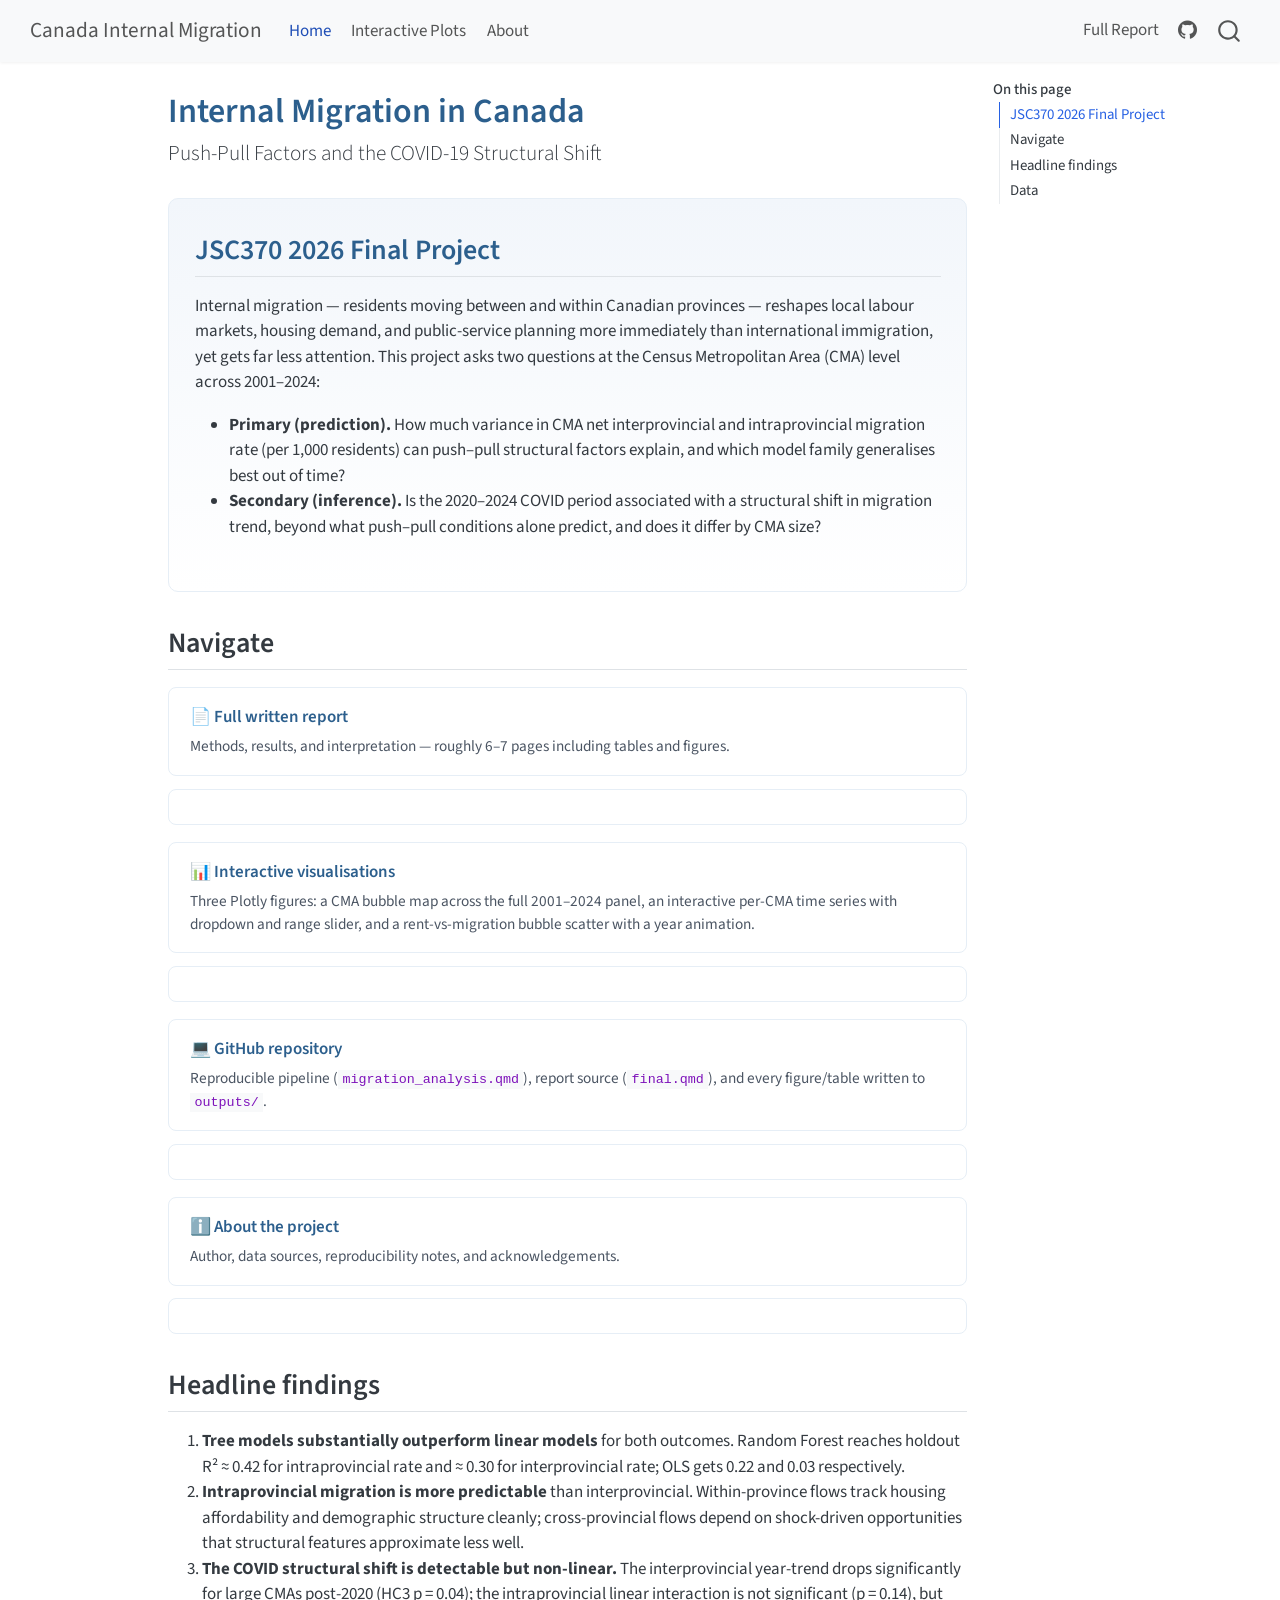
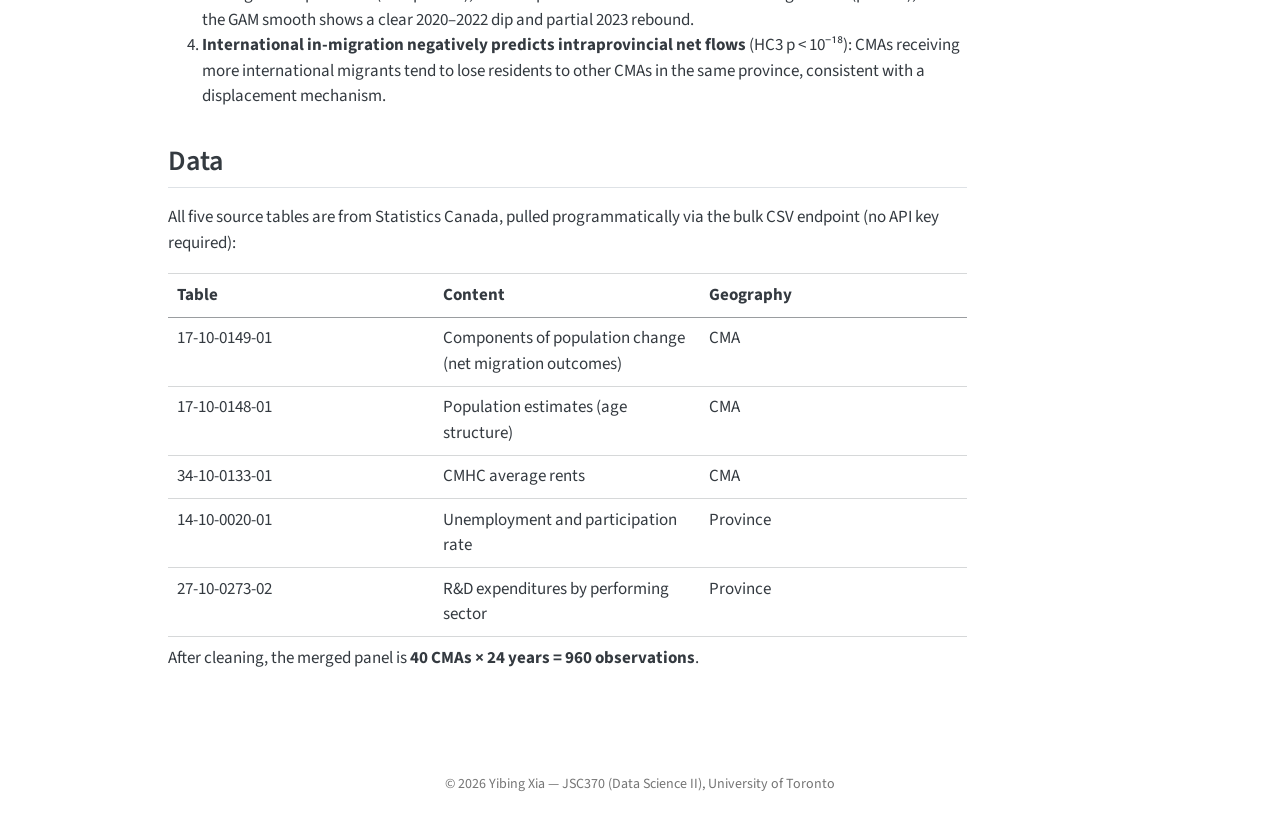
==== index.html @ b492a245 "Built site for gh-pages" ====
<!DOCTYPE html>
<html xmlns="http://www.w3.org/1999/xhtml" lang="en" xml:lang="en"><head>

<meta charset="utf-8">
<meta name="generator" content="quarto-1.8.26">

<meta name="viewport" content="width=device-width, initial-scale=1.0, user-scalable=yes">


<title>Internal Migration in Canada – Canada Internal Migration</title>
<style>
code{white-space: pre-wrap;}
span.smallcaps{font-variant: small-caps;}
div.columns{display: flex; gap: min(4vw, 1.5em);}
div.column{flex: auto; overflow-x: auto;}
div.hanging-indent{margin-left: 1.5em; text-indent: -1.5em;}
ul.task-list{list-style: none;}
ul.task-list li input[type="checkbox"] {
  width: 0.8em;
  margin: 0 0.8em 0.2em -1em; /* quarto-specific, see https://github.com/quarto-dev/quarto-cli/issues/4556 */ 
  vertical-align: middle;
}
</style>


<script src="site_libs/quarto-nav/quarto-nav.js"></script>
<script src="site_libs/quarto-nav/headroom.min.js"></script>
<script src="site_libs/clipboard/clipboard.min.js"></script>
<script src="site_libs/quarto-search/autocomplete.umd.js"></script>
<script src="site_libs/quarto-search/fuse.min.js"></script>
<script src="site_libs/quarto-search/quarto-search.js"></script>
<meta name="quarto:offset" content="./">
<script src="site_libs/quarto-html/quarto.js" type="module"></script>
<script src="site_libs/quarto-html/tabsets/tabsets.js" type="module"></script>
<script src="site_libs/quarto-html/axe/axe-check.js" type="module"></script>
<script src="site_libs/quarto-html/popper.min.js"></script>
<script src="site_libs/quarto-html/tippy.umd.min.js"></script>
<script src="site_libs/quarto-html/anchor.min.js"></script>
<link href="site_libs/quarto-html/tippy.css" rel="stylesheet">
<link href="site_libs/quarto-html/quarto-syntax-highlighting-587c61ba64f3a5504c4d52d930310e48.css" rel="stylesheet" id="quarto-text-highlighting-styles">
<script src="site_libs/bootstrap/bootstrap.min.js"></script>
<link href="site_libs/bootstrap/bootstrap-icons.css" rel="stylesheet">
<link href="site_libs/bootstrap/bootstrap-5b4ad623e5705c0698d39aec6f10cf02.min.css" rel="stylesheet" append-hash="true" id="quarto-bootstrap" data-mode="light">
<script id="quarto-search-options" type="application/json">{
  "location": "navbar",
  "copy-button": false,
  "collapse-after": 3,
  "panel-placement": "end",
  "type": "overlay",
  "limit": 50,
  "keyboard-shortcut": [
    "f",
    "/",
    "s"
  ],
  "show-item-context": false,
  "language": {
    "search-no-results-text": "No results",
    "search-matching-documents-text": "matching documents",
    "search-copy-link-title": "Copy link to search",
    "search-hide-matches-text": "Hide additional matches",
    "search-more-match-text": "more match in this document",
    "search-more-matches-text": "more matches in this document",
    "search-clear-button-title": "Clear",
    "search-text-placeholder": "",
    "search-detached-cancel-button-title": "Cancel",
    "search-submit-button-title": "Submit",
    "search-label": "Search"
  }
}</script>


<link rel="stylesheet" href="styles.css">
</head>

<body class="nav-fixed quarto-light">

<div id="quarto-search-results"></div>
  <header id="quarto-header" class="headroom fixed-top">
    <nav class="navbar navbar-expand-lg " data-bs-theme="dark">
      <div class="navbar-container container-fluid">
      <div class="navbar-brand-container mx-auto">
    <a class="navbar-brand" href="./index.html">
    <span class="navbar-title">Canada Internal Migration</span>
    </a>
  </div>
            <div id="quarto-search" class="" title="Search"></div>
          <button class="navbar-toggler" type="button" data-bs-toggle="collapse" data-bs-target="#navbarCollapse" aria-controls="navbarCollapse" role="menu" aria-expanded="false" aria-label="Toggle navigation" onclick="if (window.quartoToggleHeadroom) { window.quartoToggleHeadroom(); }">
  <span class="navbar-toggler-icon"></span>
</button>
          <div class="collapse navbar-collapse" id="navbarCollapse">
            <ul class="navbar-nav navbar-nav-scroll me-auto">
  <li class="nav-item">
    <a class="nav-link active" href="./index.html" aria-current="page"> 
<span class="menu-text">Home</span></a>
  </li>  
  <li class="nav-item">
    <a class="nav-link" href="./viz.html"> 
<span class="menu-text">Interactive Plots</span></a>
  </li>  
  <li class="nav-item">
    <a class="nav-link" href="./about.html"> 
<span class="menu-text">About</span></a>
  </li>  
</ul>
            <ul class="navbar-nav navbar-nav-scroll ms-auto">
  <li class="nav-item">
    <a class="nav-link" href="./final.html"> 
<span class="menu-text">Full Report</span></a>
  </li>  
  <li class="nav-item compact">
    <a class="nav-link" href="https://github.com/jennifer1046/JSC370"> <i class="bi bi-github" role="img" aria-label="GitHub repository">
</i> 
<span class="menu-text"></span></a>
  </li>  
</ul>
          </div> <!-- /navcollapse -->
            <div class="quarto-navbar-tools">
</div>
      </div> <!-- /container-fluid -->
    </nav>
</header>
<!-- content -->
<div id="quarto-content" class="quarto-container page-columns page-rows-contents page-layout-article page-navbar">
<!-- sidebar -->
<!-- margin-sidebar -->
    <div id="quarto-margin-sidebar" class="sidebar margin-sidebar">
        <nav id="TOC" role="doc-toc" class="toc-active">
    <h2 id="toc-title">On this page</h2>
   
  <ul>
  <li><a href="#jsc370-2026-final-project" id="toc-jsc370-2026-final-project" class="nav-link active" data-scroll-target="#jsc370-2026-final-project">JSC370 2026 Final Project</a></li>
  <li><a href="#navigate" id="toc-navigate" class="nav-link" data-scroll-target="#navigate">Navigate</a></li>
  <li><a href="#headline-findings" id="toc-headline-findings" class="nav-link" data-scroll-target="#headline-findings">Headline findings</a></li>
  <li><a href="#data" id="toc-data" class="nav-link" data-scroll-target="#data">Data</a></li>
  </ul>
</nav>
    </div>
<!-- main -->
<main class="content" id="quarto-document-content">

<header id="title-block-header" class="quarto-title-block default">
<div class="quarto-title">
<h1 class="title">Internal Migration in Canada</h1>
<p class="subtitle lead">Push-Pull Factors and the COVID-19 Structural Shift</p>
</div>



<div class="quarto-title-meta">

    
  
    
  </div>
  


</header>


<section id="jsc370-2026-final-project" class="level2 hero-block">
<h2 class="anchored" data-anchor-id="jsc370-2026-final-project">JSC370 2026 Final Project</h2>
<p>Internal migration — residents moving between and within Canadian provinces — reshapes local labour markets, housing demand, and public-service planning more immediately than international immigration, yet gets far less attention. This project asks two questions at the Census Metropolitan Area (CMA) level across 2001–2024:</p>
<ul>
<li><strong>Primary (prediction).</strong> How much variance in CMA net interprovincial and intraprovincial migration rate (per 1,000 residents) can push–pull structural factors explain, and which model family generalises best out of time?</li>
<li><strong>Secondary (inference).</strong> Is the 2020–2024 COVID period associated with a structural shift in migration trend, beyond what push–pull conditions alone predict, and does it differ by CMA size?</li>
</ul>
</section>
<section id="navigate" class="level2">
<h2 class="anchored" data-anchor-id="navigate">Navigate</h2>
<a class="card-link" href="final.html">
<div class="card-title">
📄 Full written report
</div>
<div class="card-sub">
Methods, results, and interpretation — roughly 6–7 pages including tables and figures.
</div>
</a><p><a class="card-link" href="final.html"></a></p>
<a class="card-link" href="viz.html">
<div class="card-title">
📊 Interactive visualisations
</div>
<div class="card-sub">
Three Plotly figures: a CMA bubble map across the full 2001–2024 panel, an interactive per-CMA time series with dropdown and range slider, and a rent-vs-migration bubble scatter with a year animation.
</div>
</a><p><a class="card-link" href="viz.html"></a></p>
<a class="card-link" href="https://github.com/jennifer1046/JSC370/tree/main/JSC370_2026/project/canada_migration" target="_blank" rel="noopener">
<div class="card-title">
💻 GitHub repository
</div>
<div class="card-sub">
Reproducible pipeline (<code>migration_analysis.qmd</code>), report source (<code>final.qmd</code>), and every figure/table written to <code>outputs/</code>.
</div>
</a><p><a class="card-link" href="https://github.com/jennifer1046/JSC370/tree/main/JSC370_2026/project/canada_migration" target="_blank" rel="noopener"></a></p>
<a class="card-link" href="about.html">
<div class="card-title">
ℹ️ About the project
</div>
<div class="card-sub">
Author, data sources, reproducibility notes, and acknowledgements.
</div>
</a><p><a class="card-link" href="about.html"></a></p>
</section>
<section id="headline-findings" class="level2">
<h2 class="anchored" data-anchor-id="headline-findings">Headline findings</h2>
<ol type="1">
<li><strong>Tree models substantially outperform linear models</strong> for both outcomes. Random Forest reaches holdout R² ≈ 0.42 for intraprovincial rate and ≈ 0.30 for interprovincial rate; OLS gets 0.22 and 0.03 respectively.</li>
<li><strong>Intraprovincial migration is more predictable</strong> than interprovincial. Within-province flows track housing affordability and demographic structure cleanly; cross-provincial flows depend on shock-driven opportunities that structural features approximate less well.</li>
<li><strong>The COVID structural shift is detectable but non-linear.</strong> The interprovincial year-trend drops significantly for large CMAs post-2020 (HC3 p = 0.04); the intraprovincial linear interaction is not significant (p = 0.14), but the GAM smooth shows a clear 2020–2022 dip and partial 2023 rebound.</li>
<li><strong>International in-migration negatively predicts intraprovincial net flows</strong> (HC3 p &lt; 10⁻¹⁸): CMAs receiving more international migrants tend to lose residents to other CMAs in the same province, consistent with a displacement mechanism.</li>
</ol>
</section>
<section id="data" class="level2">
<h2 class="anchored" data-anchor-id="data">Data</h2>
<p>All five source tables are from Statistics Canada, pulled programmatically via the bulk CSV endpoint (no API key required):</p>
<table class="caption-top table">
<colgroup>
<col style="width: 33%">
<col style="width: 33%">
<col style="width: 33%">
</colgroup>
<thead>
<tr class="header">
<th>Table</th>
<th>Content</th>
<th>Geography</th>
</tr>
</thead>
<tbody>
<tr class="odd">
<td>17-10-0149-01</td>
<td>Components of population change (net migration outcomes)</td>
<td>CMA</td>
</tr>
<tr class="even">
<td>17-10-0148-01</td>
<td>Population estimates (age structure)</td>
<td>CMA</td>
</tr>
<tr class="odd">
<td>34-10-0133-01</td>
<td>CMHC average rents</td>
<td>CMA</td>
</tr>
<tr class="even">
<td>14-10-0020-01</td>
<td>Unemployment and participation rate</td>
<td>Province</td>
</tr>
<tr class="odd">
<td>27-10-0273-02</td>
<td>R&amp;D expenditures by performing sector</td>
<td>Province</td>
</tr>
</tbody>
</table>
<p>After cleaning, the merged panel is <strong>40 CMAs × 24 years = 960 observations</strong>.</p>


</section>

</main> <!-- /main -->
<script id="quarto-html-after-body" type="application/javascript">
  window.document.addEventListener("DOMContentLoaded", function (event) {
    const icon = "";
    const anchorJS = new window.AnchorJS();
    anchorJS.options = {
      placement: 'right',
      icon: icon
    };
    anchorJS.add('.anchored');
    const isCodeAnnotation = (el) => {
      for (const clz of el.classList) {
        if (clz.startsWith('code-annotation-')) {                     
          return true;
        }
      }
      return false;
    }
    const onCopySuccess = function(e) {
      // button target
      const button = e.trigger;
      // don't keep focus
      button.blur();
      // flash "checked"
      button.classList.add('code-copy-button-checked');
      var currentTitle = button.getAttribute("title");
      button.setAttribute("title", "Copied!");
      let tooltip;
      if (window.bootstrap) {
        button.setAttribute("data-bs-toggle", "tooltip");
        button.setAttribute("data-bs-placement", "left");
        button.setAttribute("data-bs-title", "Copied!");
        tooltip = new bootstrap.Tooltip(button, 
          { trigger: "manual", 
            customClass: "code-copy-button-tooltip",
            offset: [0, -8]});
        tooltip.show();    
      }
      setTimeout(function() {
        if (tooltip) {
          tooltip.hide();
          button.removeAttribute("data-bs-title");
          button.removeAttribute("data-bs-toggle");
          button.removeAttribute("data-bs-placement");
        }
        button.setAttribute("title", currentTitle);
        button.classList.remove('code-copy-button-checked');
      }, 1000);
      // clear code selection
      e.clearSelection();
    }
    const getTextToCopy = function(trigger) {
      const outerScaffold = trigger.parentElement.cloneNode(true);
      const codeEl = outerScaffold.querySelector('code');
      for (const childEl of codeEl.children) {
        if (isCodeAnnotation(childEl)) {
          childEl.remove();
        }
      }
      return codeEl.innerText;
    }
    const clipboard = new window.ClipboardJS('.code-copy-button:not([data-in-quarto-modal])', {
      text: getTextToCopy
    });
    clipboard.on('success', onCopySuccess);
    if (window.document.getElementById('quarto-embedded-source-code-modal')) {
      const clipboardModal = new window.ClipboardJS('.code-copy-button[data-in-quarto-modal]', {
        text: getTextToCopy,
        container: window.document.getElementById('quarto-embedded-source-code-modal')
      });
      clipboardModal.on('success', onCopySuccess);
    }
      var localhostRegex = new RegExp(/^(?:http|https):\/\/localhost\:?[0-9]*\//);
      var mailtoRegex = new RegExp(/^mailto:/);
        var filterRegex = new RegExp("https:\/\/jennifer1046\.github\.io\/JSC370\/");
      var isInternal = (href) => {
          return filterRegex.test(href) || localhostRegex.test(href) || mailtoRegex.test(href);
      }
      // Inspect non-navigation links and adorn them if external
     var links = window.document.querySelectorAll('a[href]:not(.nav-link):not(.navbar-brand):not(.toc-action):not(.sidebar-link):not(.sidebar-item-toggle):not(.pagination-link):not(.no-external):not([aria-hidden]):not(.dropdown-item):not(.quarto-navigation-tool):not(.about-link)');
      for (var i=0; i<links.length; i++) {
        const link = links[i];
        if (!isInternal(link.href)) {
          // undo the damage that might have been done by quarto-nav.js in the case of
          // links that we want to consider external
          if (link.dataset.originalHref !== undefined) {
            link.href = link.dataset.originalHref;
          }
        }
      }
    function tippyHover(el, contentFn, onTriggerFn, onUntriggerFn) {
      const config = {
        allowHTML: true,
        maxWidth: 500,
        delay: 100,
        arrow: false,
        appendTo: function(el) {
            return el.parentElement;
        },
        interactive: true,
        interactiveBorder: 10,
        theme: 'quarto',
        placement: 'bottom-start',
      };
      if (contentFn) {
        config.content = contentFn;
      }
      if (onTriggerFn) {
        config.onTrigger = onTriggerFn;
      }
      if (onUntriggerFn) {
        config.onUntrigger = onUntriggerFn;
      }
      window.tippy(el, config); 
    }
    const noterefs = window.document.querySelectorAll('a[role="doc-noteref"]');
    for (var i=0; i<noterefs.length; i++) {
      const ref = noterefs[i];
      tippyHover(ref, function() {
        // use id or data attribute instead here
        let href = ref.getAttribute('data-footnote-href') || ref.getAttribute('href');
        try { href = new URL(href).hash; } catch {}
        const id = href.replace(/^#\/?/, "");
        const note = window.document.getElementById(id);
        if (note) {
          return note.innerHTML;
        } else {
          return "";
        }
      });
    }
    const xrefs = window.document.querySelectorAll('a.quarto-xref');
    const processXRef = (id, note) => {
      // Strip column container classes
      const stripColumnClz = (el) => {
        el.classList.remove("page-full", "page-columns");
        if (el.children) {
          for (const child of el.children) {
            stripColumnClz(child);
          }
        }
      }
      stripColumnClz(note)
      if (id === null || id.startsWith('sec-')) {
        // Special case sections, only their first couple elements
        const container = document.createElement("div");
        if (note.children && note.children.length > 2) {
          container.appendChild(note.children[0].cloneNode(true));
          for (let i = 1; i < note.children.length; i++) {
            const child = note.children[i];
            if (child.tagName === "P" && child.innerText === "") {
              continue;
            } else {
              container.appendChild(child.cloneNode(true));
              break;
            }
          }
          if (window.Quarto?.typesetMath) {
            window.Quarto.typesetMath(container);
          }
          return container.innerHTML
        } else {
          if (window.Quarto?.typesetMath) {
            window.Quarto.typesetMath(note);
          }
          return note.innerHTML;
        }
      } else {
        // Remove any anchor links if they are present
        const anchorLink = note.querySelector('a.anchorjs-link');
        if (anchorLink) {
          anchorLink.remove();
        }
        if (window.Quarto?.typesetMath) {
          window.Quarto.typesetMath(note);
        }
        if (note.classList.contains("callout")) {
          return note.outerHTML;
        } else {
          return note.innerHTML;
        }
      }
    }
    for (var i=0; i<xrefs.length; i++) {
      const xref = xrefs[i];
      tippyHover(xref, undefined, function(instance) {
        instance.disable();
        let url = xref.getAttribute('href');
        let hash = undefined; 
        if (url.startsWith('#')) {
          hash = url;
        } else {
          try { hash = new URL(url).hash; } catch {}
        }
        if (hash) {
          const id = hash.replace(/^#\/?/, "");
          const note = window.document.getElementById(id);
          if (note !== null) {
            try {
              const html = processXRef(id, note.cloneNode(true));
              instance.setContent(html);
            } finally {
              instance.enable();
              instance.show();
            }
          } else {
            // See if we can fetch this
            fetch(url.split('#')[0])
            .then(res => res.text())
            .then(html => {
              const parser = new DOMParser();
              const htmlDoc = parser.parseFromString(html, "text/html");
              const note = htmlDoc.getElementById(id);
              if (note !== null) {
                const html = processXRef(id, note);
                instance.setContent(html);
              } 
            }).finally(() => {
              instance.enable();
              instance.show();
            });
          }
        } else {
          // See if we can fetch a full url (with no hash to target)
          // This is a special case and we should probably do some content thinning / targeting
          fetch(url)
          .then(res => res.text())
          .then(html => {
            const parser = new DOMParser();
            const htmlDoc = parser.parseFromString(html, "text/html");
            const note = htmlDoc.querySelector('main.content');
            if (note !== null) {
              // This should only happen for chapter cross references
              // (since there is no id in the URL)
              // remove the first header
              if (note.children.length > 0 && note.children[0].tagName === "HEADER") {
                note.children[0].remove();
              }
              const html = processXRef(null, note);
              instance.setContent(html);
            } 
          }).finally(() => {
            instance.enable();
            instance.show();
          });
        }
      }, function(instance) {
      });
    }
        let selectedAnnoteEl;
        const selectorForAnnotation = ( cell, annotation) => {
          let cellAttr = 'data-code-cell="' + cell + '"';
          let lineAttr = 'data-code-annotation="' +  annotation + '"';
          const selector = 'span[' + cellAttr + '][' + lineAttr + ']';
          return selector;
        }
        const selectCodeLines = (annoteEl) => {
          const doc = window.document;
          const targetCell = annoteEl.getAttribute("data-target-cell");
          const targetAnnotation = annoteEl.getAttribute("data-target-annotation");
          const annoteSpan = window.document.querySelector(selectorForAnnotation(targetCell, targetAnnotation));
          const lines = annoteSpan.getAttribute("data-code-lines").split(",");
          const lineIds = lines.map((line) => {
            return targetCell + "-" + line;
          })
          let top = null;
          let height = null;
          let parent = null;
          if (lineIds.length > 0) {
              //compute the position of the single el (top and bottom and make a div)
              const el = window.document.getElementById(lineIds[0]);
              top = el.offsetTop;
              height = el.offsetHeight;
              parent = el.parentElement.parentElement;
            if (lineIds.length > 1) {
              const lastEl = window.document.getElementById(lineIds[lineIds.length - 1]);
              const bottom = lastEl.offsetTop + lastEl.offsetHeight;
              height = bottom - top;
            }
            if (top !== null && height !== null && parent !== null) {
              // cook up a div (if necessary) and position it 
              let div = window.document.getElementById("code-annotation-line-highlight");
              if (div === null) {
                div = window.document.createElement("div");
                div.setAttribute("id", "code-annotation-line-highlight");
                div.style.position = 'absolute';
                parent.appendChild(div);
              }
              div.style.top = top - 2 + "px";
              div.style.height = height + 4 + "px";
              div.style.left = 0;
              let gutterDiv = window.document.getElementById("code-annotation-line-highlight-gutter");
              if (gutterDiv === null) {
                gutterDiv = window.document.createElement("div");
                gutterDiv.setAttribute("id", "code-annotation-line-highlight-gutter");
                gutterDiv.style.position = 'absolute';
                const codeCell = window.document.getElementById(targetCell);
                const gutter = codeCell.querySelector('.code-annotation-gutter');
                gutter.appendChild(gutterDiv);
              }
              gutterDiv.style.top = top - 2 + "px";
              gutterDiv.style.height = height + 4 + "px";
            }
            selectedAnnoteEl = annoteEl;
          }
        };
        const unselectCodeLines = () => {
          const elementsIds = ["code-annotation-line-highlight", "code-annotation-line-highlight-gutter"];
          elementsIds.forEach((elId) => {
            const div = window.document.getElementById(elId);
            if (div) {
              div.remove();
            }
          });
          selectedAnnoteEl = undefined;
        };
          // Handle positioning of the toggle
      window.addEventListener(
        "resize",
        throttle(() => {
          elRect = undefined;
          if (selectedAnnoteEl) {
            selectCodeLines(selectedAnnoteEl);
          }
        }, 10)
      );
      function throttle(fn, ms) {
      let throttle = false;
      let timer;
        return (...args) => {
          if(!throttle) { // first call gets through
              fn.apply(this, args);
              throttle = true;
          } else { // all the others get throttled
              if(timer) clearTimeout(timer); // cancel #2
              timer = setTimeout(() => {
                fn.apply(this, args);
                timer = throttle = false;
              }, ms);
          }
        };
      }
        // Attach click handler to the DT
        const annoteDls = window.document.querySelectorAll('dt[data-target-cell]');
        for (const annoteDlNode of annoteDls) {
          annoteDlNode.addEventListener('click', (event) => {
            const clickedEl = event.target;
            if (clickedEl !== selectedAnnoteEl) {
              unselectCodeLines();
              const activeEl = window.document.querySelector('dt[data-target-cell].code-annotation-active');
              if (activeEl) {
                activeEl.classList.remove('code-annotation-active');
              }
              selectCodeLines(clickedEl);
              clickedEl.classList.add('code-annotation-active');
            } else {
              // Unselect the line
              unselectCodeLines();
              clickedEl.classList.remove('code-annotation-active');
            }
          });
        }
    const findCites = (el) => {
      const parentEl = el.parentElement;
      if (parentEl) {
        const cites = parentEl.dataset.cites;
        if (cites) {
          return {
            el,
            cites: cites.split(' ')
          };
        } else {
          return findCites(el.parentElement)
        }
      } else {
        return undefined;
      }
    };
    var bibliorefs = window.document.querySelectorAll('a[role="doc-biblioref"]');
    for (var i=0; i<bibliorefs.length; i++) {
      const ref = bibliorefs[i];
      const citeInfo = findCites(ref);
      if (citeInfo) {
        tippyHover(citeInfo.el, function() {
          var popup = window.document.createElement('div');
          citeInfo.cites.forEach(function(cite) {
            var citeDiv = window.document.createElement('div');
            citeDiv.classList.add('hanging-indent');
            citeDiv.classList.add('csl-entry');
            var biblioDiv = window.document.getElementById('ref-' + cite);
            if (biblioDiv) {
              citeDiv.innerHTML = biblioDiv.innerHTML;
            }
            popup.appendChild(citeDiv);
          });
          return popup.innerHTML;
        });
      }
    }
  });
  </script>
</div> <!-- /content -->
<footer class="footer">
  <div class="nav-footer">
    <div class="nav-footer-left">
      &nbsp;
    </div>   
    <div class="nav-footer-center">
<p>© 2026 Yibing Xia — JSC370 (Data Science II), University of Toronto</p>
</div>
    <div class="nav-footer-right">
      &nbsp;
    </div>
  </div>
</footer>




</body></html>
---- site_libs/quarto-html/tippy.css ----
.tippy-box[data-animation=fade][data-state=hidden]{opacity:0}[data-tippy-root]{max-width:calc(100vw - 10px)}.tippy-box{position:relative;background-color:#333;color:#fff;border-radius:4px;font-size:14px;line-height:1.4;white-space:normal;outline:0;transition-property:transform,visibility,opacity}.tippy-box[data-placement^=top]>.tippy-arrow{bottom:0}.tippy-box[data-placement^=top]>.tippy-arrow:before{bottom:-7px;left:0;border-width:8px 8px 0;border-top-color:initial;transform-origin:center top}.tippy-box[data-placement^=bottom]>.tippy-arrow{top:0}.tippy-box[data-placement^=bottom]>.tippy-arrow:before{top:-7px;left:0;border-width:0 8px 8px;border-bottom-color:initial;transform-origin:center bottom}.tippy-box[data-placement^=left]>.tippy-arrow{right:0}.tippy-box[data-placement^=left]>.tippy-arrow:before{border-width:8px 0 8px 8px;border-left-color:initial;right:-7px;transform-origin:center left}.tippy-box[data-placement^=right]>.tippy-arrow{left:0}.tippy-box[data-placement^=right]>.tippy-arrow:before{left:-7px;border-width:8px 8px 8px 0;border-right-color:initial;transform-origin:center right}.tippy-box[data-inertia][data-state=visible]{transition-timing-function:cubic-bezier(.54,1.5,.38,1.11)}.tippy-arrow{width:16px;height:16px;color:#333}.tippy-arrow:before{content:"";position:absolute;border-color:transparent;border-style:solid}.tippy-content{position:relative;padding:5px 9px;z-index:1}
---- site_libs/quarto-html/quarto-syntax-highlighting-587c61ba64f3a5504c4d52d930310e48.css ----
/* quarto syntax highlight colors */
:root {
  --quarto-hl-ot-color: #003B4F;
  --quarto-hl-at-color: #657422;
  --quarto-hl-ss-color: #20794D;
  --quarto-hl-an-color: #5E5E5E;
  --quarto-hl-fu-color: #4758AB;
  --quarto-hl-st-color: #20794D;
  --quarto-hl-cf-color: #003B4F;
  --quarto-hl-op-color: #5E5E5E;
  --quarto-hl-er-color: #AD0000;
  --quarto-hl-bn-color: #AD0000;
  --quarto-hl-al-color: #AD0000;
  --quarto-hl-va-color: #111111;
  --quarto-hl-bu-color: inherit;
  --quarto-hl-ex-color: inherit;
  --quarto-hl-pp-color: #AD0000;
  --quarto-hl-in-color: #5E5E5E;
  --quarto-hl-vs-color: #20794D;
  --quarto-hl-wa-color: #5E5E5E;
  --quarto-hl-do-color: #5E5E5E;
  --quarto-hl-im-color: #00769E;
  --quarto-hl-ch-color: #20794D;
  --quarto-hl-dt-color: #AD0000;
  --quarto-hl-fl-color: #AD0000;
  --quarto-hl-co-color: #5E5E5E;
  --quarto-hl-cv-color: #5E5E5E;
  --quarto-hl-cn-color: #8f5902;
  --quarto-hl-sc-color: #5E5E5E;
  --quarto-hl-dv-color: #AD0000;
  --quarto-hl-kw-color: #003B4F;
}

/* other quarto variables */
:root {
  --quarto-font-monospace: SFMono-Regular, Menlo, Monaco, Consolas, "Liberation Mono", "Courier New", monospace;
}

/* syntax highlight based on Pandoc's rules */
pre > code.sourceCode > span {
  color: #003B4F;
}

code.sourceCode > span {
  color: #003B4F;
}

div.sourceCode,
div.sourceCode pre.sourceCode {
  color: #003B4F;
}

/* Normal */
code span {
  color: #003B4F;
}

/* Alert */
code span.al {
  color: #AD0000;
  font-style: inherit;
}

/* Annotation */
code span.an {
  color: #5E5E5E;
  font-style: inherit;
}

/* Attribute */
code span.at {
  color: #657422;
  font-style: inherit;
}

/* BaseN */
code span.bn {
  color: #AD0000;
  font-style: inherit;
}

/* BuiltIn */
code span.bu {
  font-style: inherit;
}

/* ControlFlow */
code span.cf {
  color: #003B4F;
  font-weight: bold;
  font-style: inherit;
}

/* Char */
code span.ch {
  color: #20794D;
  font-style: inherit;
}

/* Constant */
code span.cn {
  color: #8f5902;
  font-style: inherit;
}

/* Comment */
code span.co {
  color: #5E5E5E;
  font-style: inherit;
}

/* CommentVar */
code span.cv {
  color: #5E5E5E;
  font-style: italic;
}

/* Documentation */
code span.do {
  color: #5E5E5E;
  font-style: italic;
}

/* DataType */
code span.dt {
  color: #AD0000;
  font-style: inherit;
}

/* DecVal */
code span.dv {
  color: #AD0000;
  font-style: inherit;
}

/* Error */
code span.er {
  color: #AD0000;
  font-style: inherit;
}

/* Extension */
code span.ex {
  font-style: inherit;
}

/* Float */
code span.fl {
  color: #AD0000;
  font-style: inherit;
}

/* Function */
code span.fu {
  color: #4758AB;
  font-style: inherit;
}

/* Import */
code span.im {
  color: #00769E;
  font-style: inherit;
}

/* Information */
code span.in {
  color: #5E5E5E;
  font-style: inherit;
}

/* Keyword */
code span.kw {
  color: #003B4F;
  font-weight: bold;
  font-style: inherit;
}

/* Operator */
code span.op {
  color: #5E5E5E;
  font-style: inherit;
}

/* Other */
code span.ot {
  color: #003B4F;
  font-style: inherit;
}

/* Preprocessor */
code span.pp {
  color: #AD0000;
  font-style: inherit;
}

/* SpecialChar */
code span.sc {
  color: #5E5E5E;
  font-style: inherit;
}

/* SpecialString */
code span.ss {
  color: #20794D;
  font-style: inherit;
}

/* String */
code span.st {
  color: #20794D;
  font-style: inherit;
}

/* Variable */
code span.va {
  color: #111111;
  font-style: inherit;
}

/* VerbatimString */
code span.vs {
  color: #20794D;
  font-style: inherit;
}

/* Warning */
code span.wa {
  color: #5E5E5E;
  font-style: italic;
}

.prevent-inlining {
  content: "</";
}

/*# sourceMappingURL=2dce1cc6c82594539e1579de68416b47.css.map */
---- styles.css ----
/* Minor overrides on top of the Bootstrap "cosmo" theme. */

:root {
  --site-accent: #2c5f8d;
}

.quarto-title-block .quarto-title .title {
  font-weight: 600;
  color: var(--site-accent);
}

.navbar {
  box-shadow: 0 1px 3px rgba(0, 0, 0, 0.06);
}

.hero-block {
  background: linear-gradient(180deg, #f2f6fb 0%, #ffffff 100%);
  padding: 2rem 1.5rem;
  border-radius: 10px;
  margin-bottom: 2rem;
  border: 1px solid #e6eef6;
}

.hero-block h2 {
  margin-top: 0;
  color: var(--site-accent);
}

.figure-caption {
  font-style: italic;
  color: #4b5563;
  margin-top: 0.5rem;
  margin-bottom: 0.25rem;
}

.figure-description {
  font-size: 0.95rem;
  color: #374151;
  margin-bottom: 2rem;
  line-height: 1.55;
}

.card-link {
  display: block;
  padding: 1rem 1.25rem;
  background: #ffffff;
  border: 1px solid #e6eef6;
  border-radius: 8px;
  margin-bottom: 0.75rem;
  text-decoration: none;
  color: #1f2937;
  transition: border-color 0.15s, transform 0.15s;
}

.card-link:hover {
  border-color: var(--site-accent);
  transform: translateY(-1px);
}

.card-link .card-title {
  font-weight: 600;
  color: var(--site-accent);
  margin-bottom: 0.25rem;
}

.card-link .card-sub {
  font-size: 0.9rem;
  color: #4b5563;
}

/* Table styling reused from the report */
.report-table {
  border-collapse: collapse;
  width: 100%;
  font-size: 0.92rem;
  margin-bottom: 1rem;
}

.report-table th,
.report-table td {
  border: 1px solid #e5e7eb;
  padding: 0.4rem 0.6rem;
  text-align: left;
}

.report-table th {
  background: #f3f6fa;
}

.report-table td.num,
.report-table th.num {
  text-align: right;
  font-variant-numeric: tabular-nums;
}

.table-caption {
  font-size: 0.9rem;
  color: #4b5563;
  margin-bottom: 0.35rem;
  font-style: italic;
}
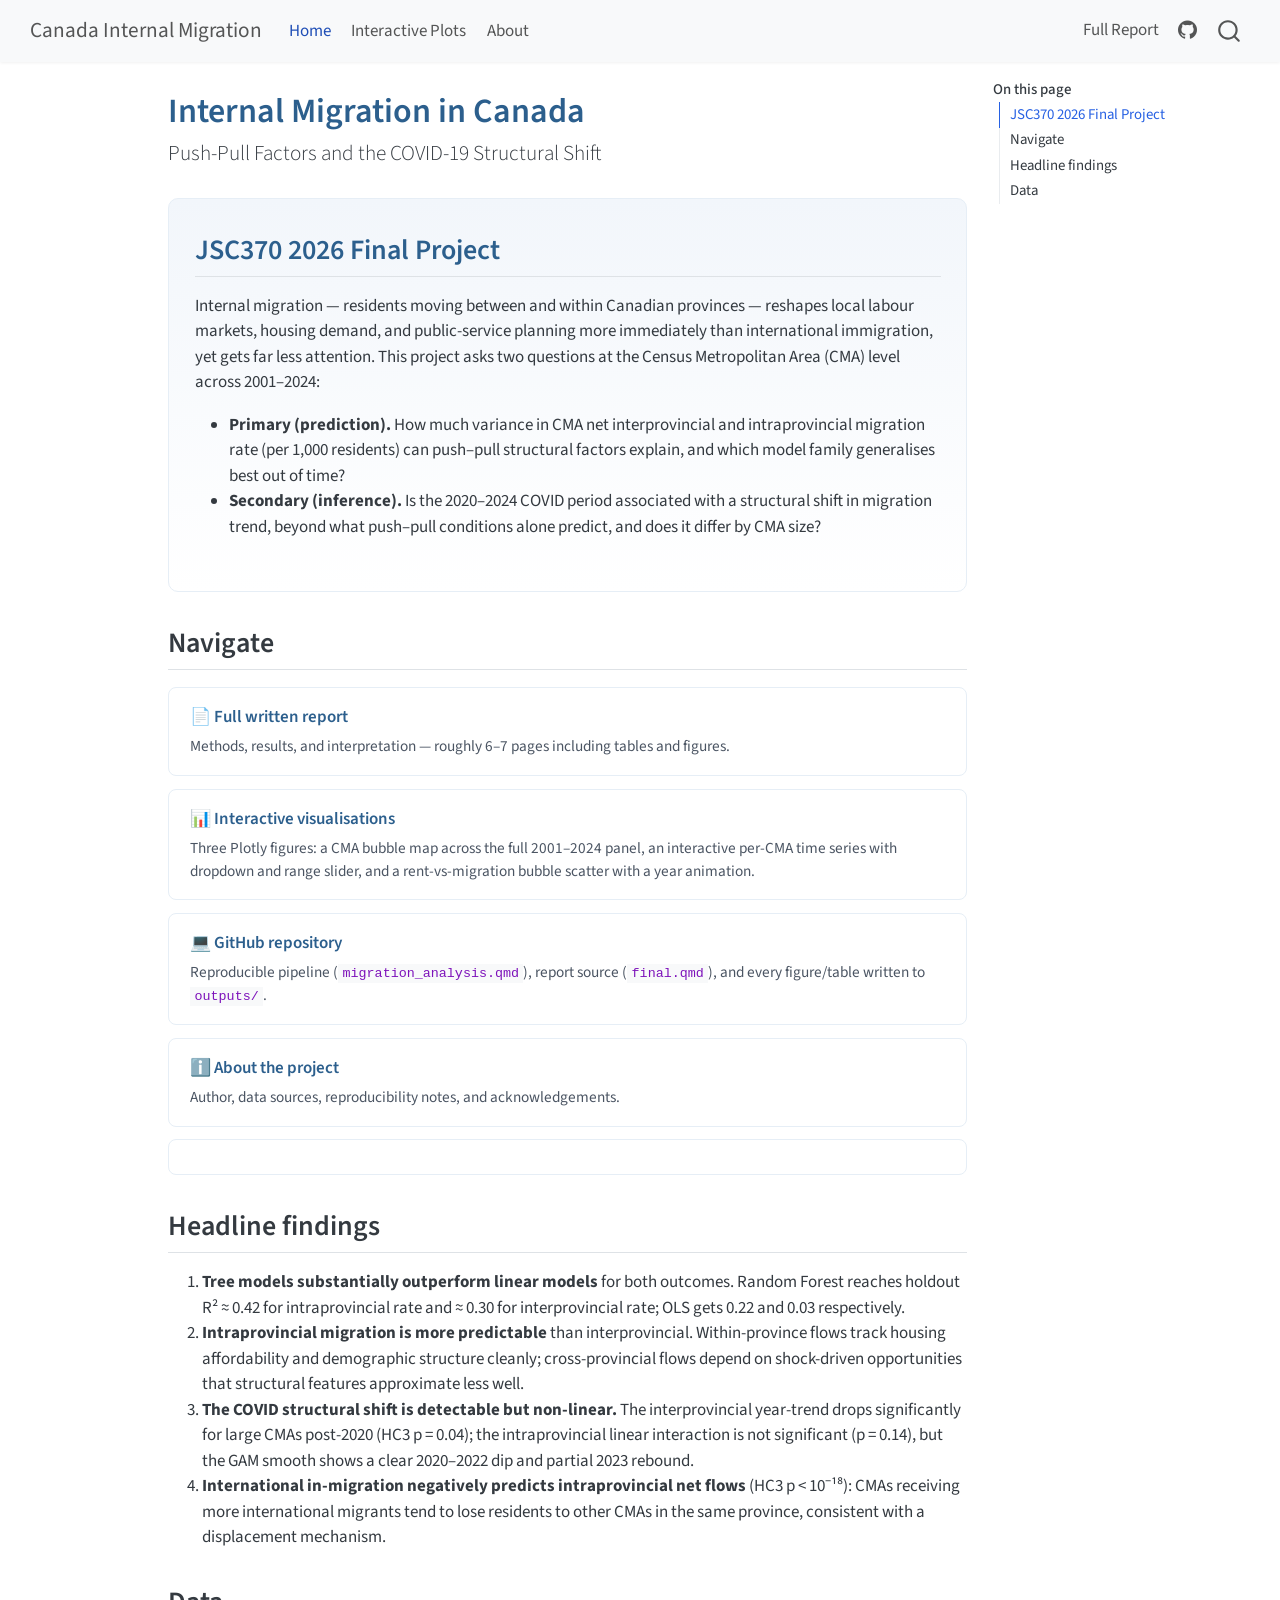
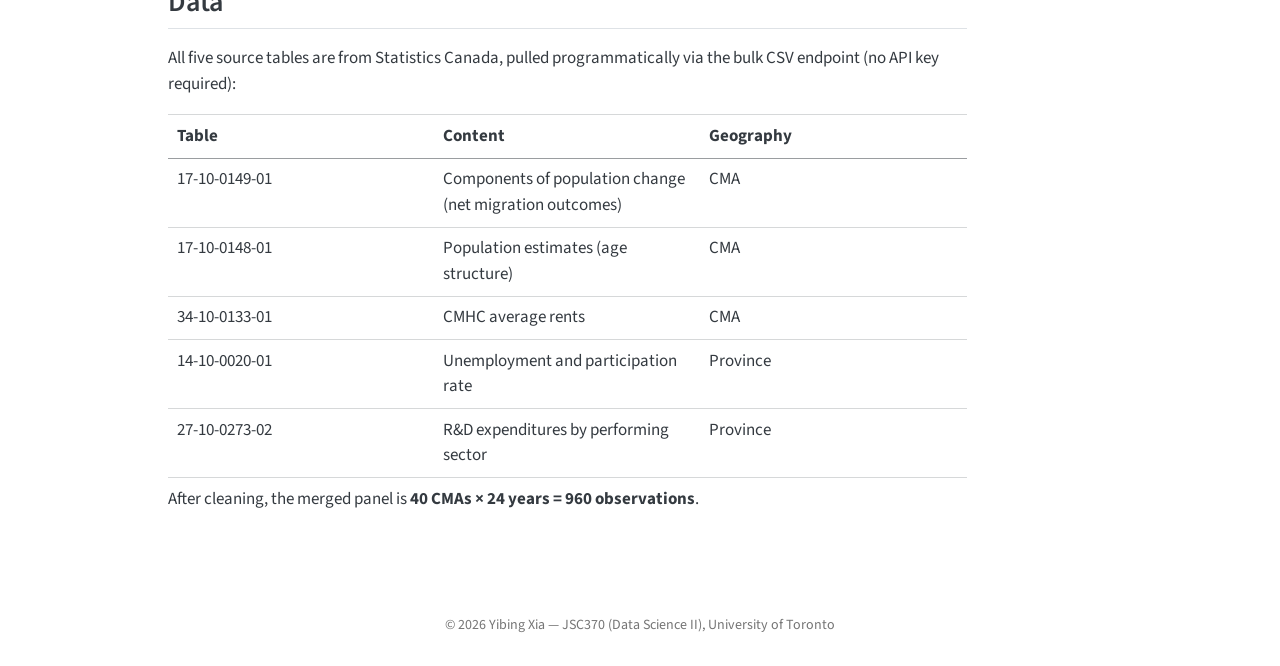
==== commit 52e92904: "Built site for gh-pages" ====
--- a/index.html
+++ b/index.html
@@ -169,6 +169,7 @@
 </section>
 <section id="navigate" class="level2">
 <h2 class="anchored" data-anchor-id="navigate">Navigate</h2>
+<div class="nav-cards">
 <a class="card-link" href="final.html">
 <div class="card-title">
 📄 Full written report
@@ -176,24 +177,21 @@
 <div class="card-sub">
 Methods, results, and interpretation — roughly 6–7 pages including tables and figures.
 </div>
-</a><p><a class="card-link" href="final.html"></a></p>
-<a class="card-link" href="viz.html">
+</a> <a class="card-link" href="viz.html">
 <div class="card-title">
 📊 Interactive visualisations
 </div>
 <div class="card-sub">
 Three Plotly figures: a CMA bubble map across the full 2001–2024 panel, an interactive per-CMA time series with dropdown and range slider, and a rent-vs-migration bubble scatter with a year animation.
 </div>
-</a><p><a class="card-link" href="viz.html"></a></p>
-<a class="card-link" href="https://github.com/jennifer1046/JSC370/tree/main/JSC370_2026/project/canada_migration" target="_blank" rel="noopener">
+</a> <a class="card-link" href="https://github.com/jennifer1046/JSC370/tree/main/JSC370_2026/project/canada_migration" target="_blank" rel="noopener">
 <div class="card-title">
 💻 GitHub repository
 </div>
 <div class="card-sub">
 Reproducible pipeline (<code>migration_analysis.qmd</code>), report source (<code>final.qmd</code>), and every figure/table written to <code>outputs/</code>.
 </div>
-</a><p><a class="card-link" href="https://github.com/jennifer1046/JSC370/tree/main/JSC370_2026/project/canada_migration" target="_blank" rel="noopener"></a></p>
-<a class="card-link" href="about.html">
+</a> <a class="card-link" href="about.html">
 <div class="card-title">
 ℹ️ About the project
 </div>
@@ -201,6 +199,7 @@
 Author, data sources, reproducibility notes, and acknowledgements.
 </div>
 </a><p><a class="card-link" href="about.html"></a></p>
+</div>
 </section>
 <section id="headline-findings" class="level2">
 <h2 class="anchored" data-anchor-id="headline-findings">Headline findings</h2>
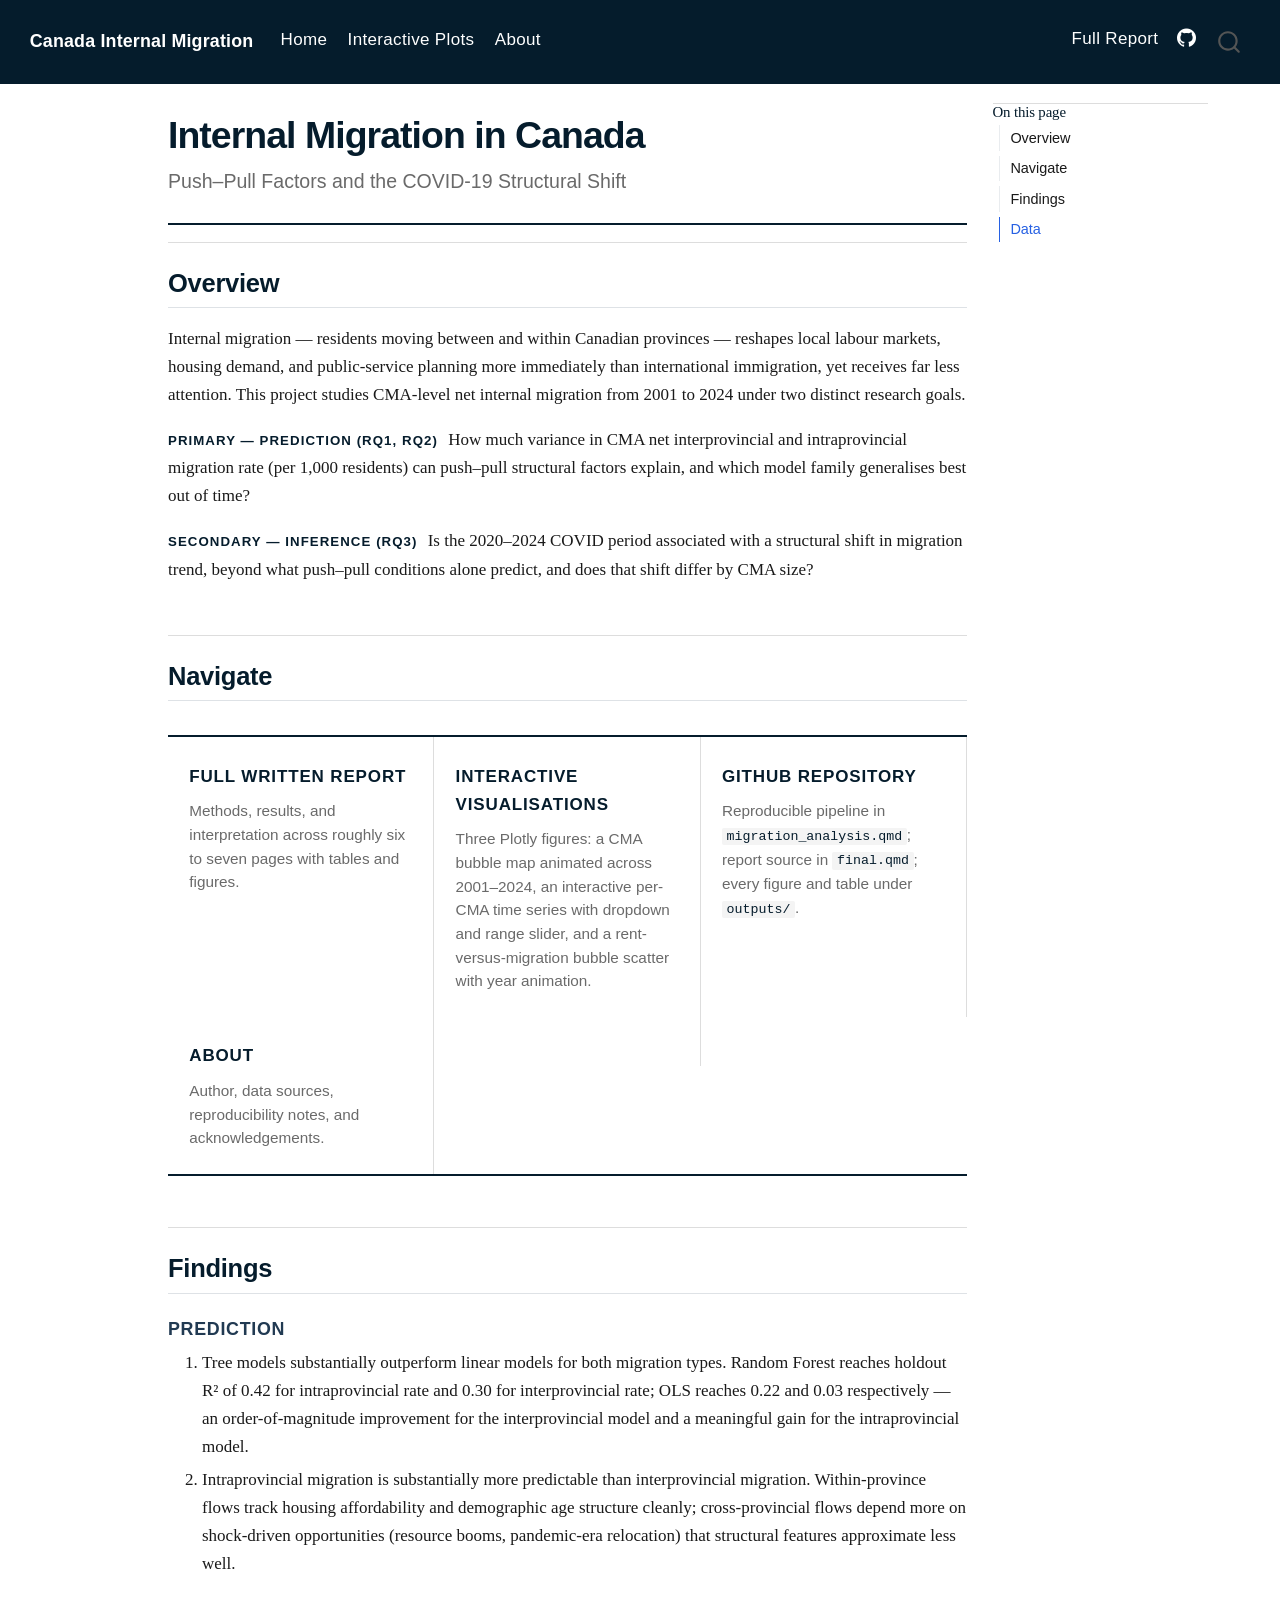
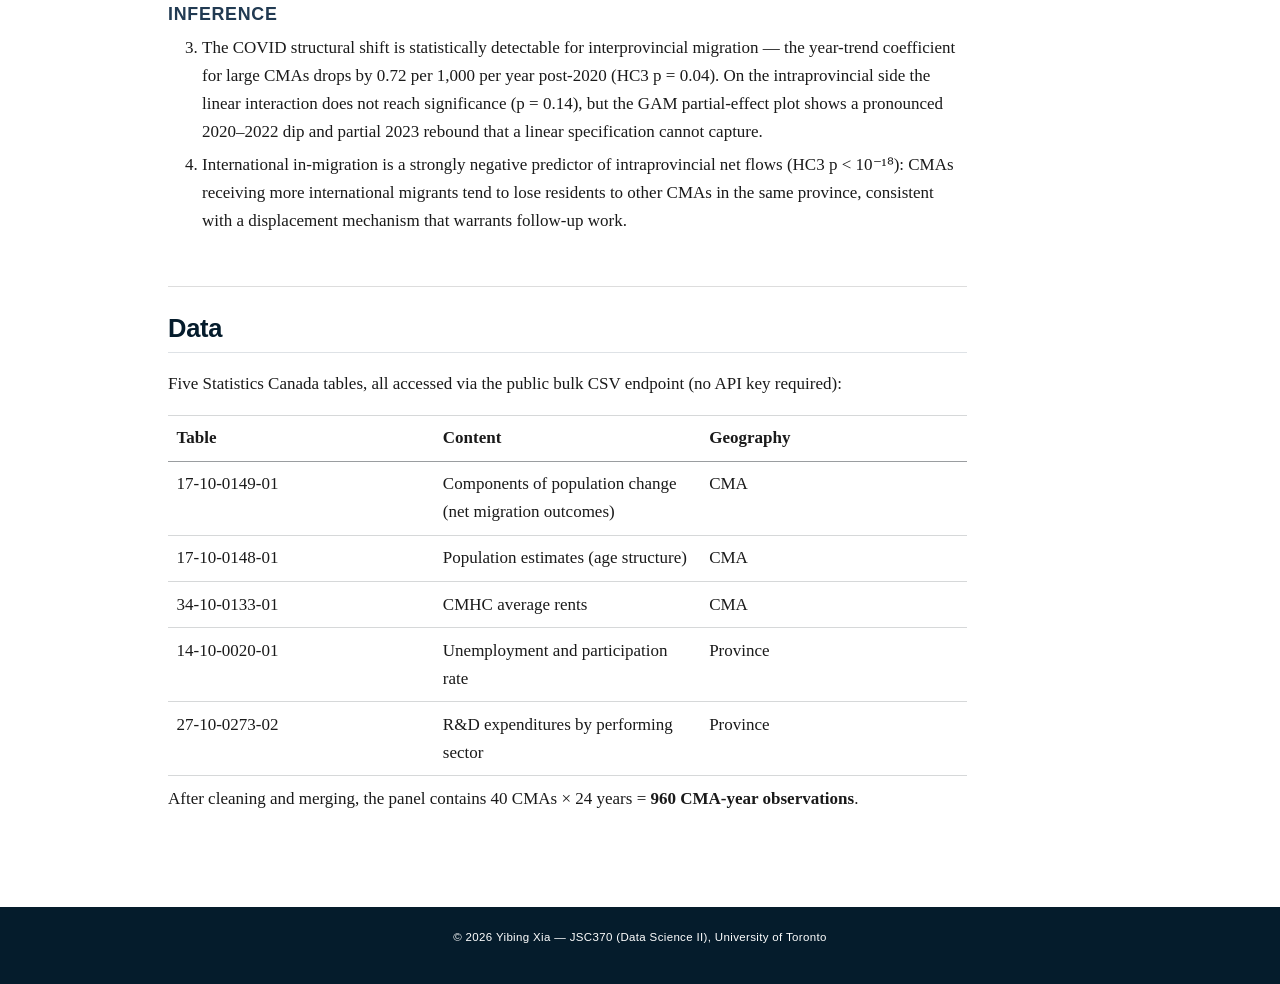
==== commit cdb2eac1: "Built site for gh-pages" ====
--- a/index.html
+++ b/index.html
@@ -129,9 +129,9 @@
     <h2 id="toc-title">On this page</h2>
    
   <ul>
-  <li><a href="#jsc370-2026-final-project" id="toc-jsc370-2026-final-project" class="nav-link active" data-scroll-target="#jsc370-2026-final-project">JSC370 2026 Final Project</a></li>
+  <li><a href="#overview" id="toc-overview" class="nav-link active" data-scroll-target="#overview">Overview</a></li>
   <li><a href="#navigate" id="toc-navigate" class="nav-link" data-scroll-target="#navigate">Navigate</a></li>
-  <li><a href="#headline-findings" id="toc-headline-findings" class="nav-link" data-scroll-target="#headline-findings">Headline findings</a></li>
+  <li><a href="#findings" id="toc-findings" class="nav-link" data-scroll-target="#findings">Findings</a></li>
   <li><a href="#data" id="toc-data" class="nav-link" data-scroll-target="#data">Data</a></li>
   </ul>
 </nav>
@@ -142,7 +142,7 @@
 <header id="title-block-header" class="quarto-title-block default">
 <div class="quarto-title">
 <h1 class="title">Internal Migration in Canada</h1>
-<p class="subtitle lead">Push-Pull Factors and the COVID-19 Structural Shift</p>
+<p class="subtitle lead">Push–Pull Factors and the COVID-19 Structural Shift</p>
 </div>
 
 
@@ -159,41 +159,39 @@
 </header>
 
 
-<section id="jsc370-2026-final-project" class="level2 hero-block">
-<h2 class="anchored" data-anchor-id="jsc370-2026-final-project">JSC370 2026 Final Project</h2>
-<p>Internal migration — residents moving between and within Canadian provinces — reshapes local labour markets, housing demand, and public-service planning more immediately than international immigration, yet gets far less attention. This project asks two questions at the Census Metropolitan Area (CMA) level across 2001–2024:</p>
-<ul>
-<li><strong>Primary (prediction).</strong> How much variance in CMA net interprovincial and intraprovincial migration rate (per 1,000 residents) can push–pull structural factors explain, and which model family generalises best out of time?</li>
-<li><strong>Secondary (inference).</strong> Is the 2020–2024 COVID period associated with a structural shift in migration trend, beyond what push–pull conditions alone predict, and does it differ by CMA size?</li>
-</ul>
+<section id="overview" class="level2">
+<h2 class="anchored" data-anchor-id="overview">Overview</h2>
+<p>Internal migration — residents moving between and within Canadian provinces — reshapes local labour markets, housing demand, and public-service planning more immediately than international immigration, yet receives far less attention. This project studies CMA-level net internal migration from 2001 to 2024 under two distinct research goals.</p>
+<p><span class="lead-label">Primary — Prediction (RQ1, RQ2)</span> How much variance in CMA net interprovincial and intraprovincial migration rate (per 1,000 residents) can push–pull structural factors explain, and which model family generalises best out of time?</p>
+<p><span class="lead-label">Secondary — Inference (RQ3)</span> Is the 2020–2024 COVID period associated with a structural shift in migration trend, beyond what push–pull conditions alone predict, and does that shift differ by CMA size?</p>
 </section>
 <section id="navigate" class="level2">
 <h2 class="anchored" data-anchor-id="navigate">Navigate</h2>
 <div class="nav-cards">
 <a class="card-link" href="final.html">
 <div class="card-title">
-📄 Full written report
+Full Written Report
 </div>
 <div class="card-sub">
-Methods, results, and interpretation — roughly 6–7 pages including tables and figures.
+Methods, results, and interpretation across roughly six to seven pages with tables and figures.
 </div>
 </a> <a class="card-link" href="viz.html">
 <div class="card-title">
-📊 Interactive visualisations
+Interactive Visualisations
 </div>
 <div class="card-sub">
-Three Plotly figures: a CMA bubble map across the full 2001–2024 panel, an interactive per-CMA time series with dropdown and range slider, and a rent-vs-migration bubble scatter with a year animation.
+Three Plotly figures: a CMA bubble map animated across 2001–2024, an interactive per-CMA time series with dropdown and range slider, and a rent-versus-migration bubble scatter with year animation.
 </div>
 </a> <a class="card-link" href="https://github.com/jennifer1046/JSC370/tree/main/JSC370_2026/project/canada_migration" target="_blank" rel="noopener">
 <div class="card-title">
-💻 GitHub repository
+GitHub Repository
 </div>
 <div class="card-sub">
-Reproducible pipeline (<code>migration_analysis.qmd</code>), report source (<code>final.qmd</code>), and every figure/table written to <code>outputs/</code>.
+Reproducible pipeline in <code>migration_analysis.qmd</code>; report source in <code>final.qmd</code>; every figure and table under <code>outputs/</code>.
 </div>
 </a> <a class="card-link" href="about.html">
 <div class="card-title">
-ℹ️ About the project
+About
 </div>
 <div class="card-sub">
 Author, data sources, reproducibility notes, and acknowledgements.
@@ -201,18 +199,26 @@
 </a><p><a class="card-link" href="about.html"></a></p>
 </div>
 </section>
-<section id="headline-findings" class="level2">
-<h2 class="anchored" data-anchor-id="headline-findings">Headline findings</h2>
+<section id="findings" class="level2">
+<h2 class="anchored" data-anchor-id="findings">Findings</h2>
+<section id="prediction" class="level4">
+<h4 class="anchored" data-anchor-id="prediction">Prediction</h4>
 <ol type="1">
-<li><strong>Tree models substantially outperform linear models</strong> for both outcomes. Random Forest reaches holdout R² ≈ 0.42 for intraprovincial rate and ≈ 0.30 for interprovincial rate; OLS gets 0.22 and 0.03 respectively.</li>
-<li><strong>Intraprovincial migration is more predictable</strong> than interprovincial. Within-province flows track housing affordability and demographic structure cleanly; cross-provincial flows depend on shock-driven opportunities that structural features approximate less well.</li>
-<li><strong>The COVID structural shift is detectable but non-linear.</strong> The interprovincial year-trend drops significantly for large CMAs post-2020 (HC3 p = 0.04); the intraprovincial linear interaction is not significant (p = 0.14), but the GAM smooth shows a clear 2020–2022 dip and partial 2023 rebound.</li>
-<li><strong>International in-migration negatively predicts intraprovincial net flows</strong> (HC3 p &lt; 10⁻¹⁸): CMAs receiving more international migrants tend to lose residents to other CMAs in the same province, consistent with a displacement mechanism.</li>
+<li>Tree models substantially outperform linear models for both migration types. Random Forest reaches holdout R² of 0.42 for intraprovincial rate and 0.30 for interprovincial rate; OLS reaches 0.22 and 0.03 respectively — an order-of-magnitude improvement for the interprovincial model and a meaningful gain for the intraprovincial model.</li>
+<li>Intraprovincial migration is substantially more predictable than interprovincial migration. Within-province flows track housing affordability and demographic age structure cleanly; cross-provincial flows depend more on shock-driven opportunities (resource booms, pandemic-era relocation) that structural features approximate less well.</li>
 </ol>
+</section>
+<section id="inference" class="level4">
+<h4 class="anchored" data-anchor-id="inference">Inference</h4>
+<ol start="3" type="1">
+<li>The COVID structural shift is statistically detectable for interprovincial migration — the year-trend coefficient for large CMAs drops by 0.72 per 1,000 per year post-2020 (HC3 p = 0.04). On the intraprovincial side the linear interaction does not reach significance (p = 0.14), but the GAM partial-effect plot shows a pronounced 2020–2022 dip and partial 2023 rebound that a linear specification cannot capture.</li>
+<li>International in-migration is a strongly negative predictor of intraprovincial net flows (HC3 p &lt; 10⁻¹⁸): CMAs receiving more international migrants tend to lose residents to other CMAs in the same province, consistent with a displacement mechanism that warrants follow-up work.</li>
+</ol>
+</section>
 </section>
 <section id="data" class="level2">
 <h2 class="anchored" data-anchor-id="data">Data</h2>
-<p>All five source tables are from Statistics Canada, pulled programmatically via the bulk CSV endpoint (no API key required):</p>
+<p>Five Statistics Canada tables, all accessed via the public bulk CSV endpoint (no API key required):</p>
 <table class="caption-top table">
 <colgroup>
 <col style="width: 33%">
@@ -254,7 +260,7 @@
 </tr>
 </tbody>
 </table>
-<p>After cleaning, the merged panel is <strong>40 CMAs × 24 years = 960 observations</strong>.</p>
+<p>After cleaning and merging, the panel contains 40 CMAs × 24 years = <strong>960 CMA-year observations</strong>.</p>
 
 
 </section>
--- a/styles.css
+++ b/styles.css
@@ -1,90 +1,230 @@
-/* Minor overrides on top of the Bootstrap "cosmo" theme. */
+/* McKinsey-inspired styling on top of the Bootstrap cosmo base.
+   Goals: Oxford-navy palette, serif body + sans display, minimal
+   decoration, generous whitespace, tables with only top/bottom rules. */
 
 :root {
-  --site-accent: #2c5f8d;
+  --mk-navy:    #051C2C;
+  --mk-navy-2:  #0A2540;
+  --mk-accent:  #2251FF;
+  --mk-ink:     #0a0a0a;
+  --mk-body:    #1a1a1a;
+  --mk-mute:    #6a6a6a;
+  --mk-rule:    #dddddd;
+  --mk-rule-strong: var(--mk-navy);
+  --mk-surface: #f4f4f4;
+  --mk-paper:   #ffffff;
+}
+
+/* Body: serif for long-form reading. */
+body,
+.quarto-container,
+main {
+  font-family: "Charter", "Iowan Old Style", "Georgia", "Times New Roman", serif;
+  color: var(--mk-body);
+  background: var(--mk-paper);
+  line-height: 1.65;
+  font-size: 17px;
+}
+
+/* Display, navigation, captions, and tables: clean sans. */
+h1, h2, h3, h4, h5, h6,
+.navbar, .nav-link, .navbar-brand,
+.card-title, .card-sub,
+.figure-caption, .table-caption, .figure-description,
+.report-table,
+.page-footer, .nav-footer,
+.lead-label {
+  font-family: "Inter", "IBM Plex Sans", -apple-system, BlinkMacSystemFont, "Helvetica Neue", "Arial", sans-serif;
+}
+
+h1 {
+  font-weight: 700;
+  color: var(--mk-navy);
+  letter-spacing: -0.02em;
+  font-size: 2.1rem;
+}
+
+h2 {
+  font-weight: 600;
+  color: var(--mk-navy);
+  border-top: 1px solid var(--mk-rule);
+  padding-top: 1.5rem;
+  margin-top: 3rem;
+  margin-bottom: 1rem;
+  letter-spacing: -0.01em;
+  font-size: 1.5rem;
+}
+
+h3 {
+  font-weight: 600;
+  color: var(--mk-navy);
+  margin-top: 2rem;
+  margin-bottom: 0.75rem;
+  font-size: 1.2rem;
+}
+
+h4 {
+  font-weight: 600;
+  color: var(--mk-navy-2);
+  margin-top: 1.5rem;
+  margin-bottom: 0.5rem;
+  font-size: 1.05rem;
+  text-transform: uppercase;
+  letter-spacing: 0.04em;
+}
+
+/* Links */
+a {
+  color: var(--mk-accent);
+  text-decoration: none;
+  border-bottom: 1px solid rgba(34, 81, 255, 0.3);
+  transition: border-color 0.15s, color 0.15s;
+}
+
+a:hover {
+  color: var(--mk-navy);
+  border-bottom-color: var(--mk-navy);
+}
+
+/* Navbar */
+.navbar {
+  background: var(--mk-navy) !important;
+  border-bottom: none;
+  box-shadow: none;
+  padding: 0.9rem 1.25rem;
+}
+
+.navbar .navbar-brand,
+.navbar .nav-link {
+  color: #ffffff !important;
+  font-weight: 500;
+  letter-spacing: 0.02em;
+  border-bottom: none;
+}
+
+.navbar .navbar-brand {
+  font-weight: 700;
+  font-size: 1.05rem;
+  letter-spacing: 0.01em;
+}
+
+.navbar .nav-link:hover {
+  color: #9ab0ff !important;
+}
+
+/* Title block under the navbar */
+.quarto-title-block {
+  border-bottom: 2px solid var(--mk-navy);
+  padding-bottom: 1rem;
+  margin-bottom: 2rem;
 }
 
 .quarto-title-block .quarto-title .title {
-  font-weight: 600;
-  color: var(--site-accent);
-}
-
-.navbar {
-  box-shadow: 0 1px 3px rgba(0, 0, 0, 0.06);
-}
-
-.hero-block {
-  background: linear-gradient(180deg, #f2f6fb 0%, #ffffff 100%);
-  padding: 2rem 1.5rem;
-  border-radius: 10px;
-  margin-bottom: 2rem;
-  border: 1px solid #e6eef6;
-}
-
-.hero-block h2 {
-  margin-top: 0;
-  color: var(--site-accent);
-}
-
-.figure-caption {
-  font-style: italic;
-  color: #4b5563;
+  font-weight: 700;
+  color: var(--mk-navy);
+  font-size: 2.2rem;
+  letter-spacing: -0.025em;
+  line-height: 1.15;
+}
+
+.quarto-title-block .quarto-title .subtitle,
+.quarto-title-block .subtitle {
+  font-size: 1.15rem;
+  color: var(--mk-mute);
+  font-weight: 400;
   margin-top: 0.5rem;
-  margin-bottom: 0.25rem;
-}
-
-.figure-description {
-  font-size: 0.95rem;
-  color: #374151;
-  margin-bottom: 2rem;
-  line-height: 1.55;
+  font-family: "Inter", -apple-system, BlinkMacSystemFont, "Helvetica Neue", sans-serif;
+}
+
+/* Navigation grid on the landing page */
+.nav-cards {
+  display: grid;
+  grid-template-columns: repeat(auto-fit, minmax(240px, 1fr));
+  gap: 0;
+  margin: 2rem 0 3rem;
+  border-top: 2px solid var(--mk-navy);
+  border-bottom: 2px solid var(--mk-navy);
 }
 
 .card-link {
   display: block;
-  padding: 1rem 1.25rem;
-  background: #ffffff;
-  border: 1px solid #e6eef6;
-  border-radius: 8px;
-  margin-bottom: 0.75rem;
+  padding: 1.5rem 1.25rem 1.4rem;
+  border-right: 1px solid var(--mk-rule);
+  background: var(--mk-paper);
+  color: var(--mk-body);
   text-decoration: none;
-  color: #1f2937;
-  transition: border-color 0.15s, transform 0.15s;
+  border-bottom: none;
+  transition: background 0.15s ease, color 0.15s ease;
+}
+
+.nav-cards > .card-link:last-child {
+  border-right: none;
 }
 
 .card-link:hover {
-  border-color: var(--site-accent);
-  transform: translateY(-1px);
+  background: var(--mk-navy);
+  color: var(--mk-paper);
+}
+
+.card-link:hover .card-title,
+.card-link:hover .card-sub,
+.card-link:hover code {
+  color: var(--mk-paper);
 }
 
 .card-link .card-title {
-  font-weight: 600;
-  color: var(--site-accent);
-  margin-bottom: 0.25rem;
+  font-weight: 700;
+  color: var(--mk-navy);
+  margin-bottom: 0.5rem;
+  font-size: 1rem;
+  text-transform: uppercase;
+  letter-spacing: 0.05em;
 }
 
 .card-link .card-sub {
   font-size: 0.9rem;
-  color: #4b5563;
-}
-
-/* Table styling reused from the report */
+  color: var(--mk-mute);
+  line-height: 1.55;
+  font-weight: 400;
+}
+
+.card-link:hover code {
+  background: rgba(255, 255, 255, 0.12);
+  color: var(--mk-paper);
+}
+
+/* Tables — clean McKinsey rule style: top/bottom only, no verticals. */
 .report-table {
   border-collapse: collapse;
   width: 100%;
   font-size: 0.92rem;
-  margin-bottom: 1rem;
-}
-
-.report-table th,
-.report-table td {
-  border: 1px solid #e5e7eb;
-  padding: 0.4rem 0.6rem;
+  margin: 0.75rem 0 1.75rem;
+}
+
+.report-table thead th {
+  border-top: 2px solid var(--mk-navy);
+  border-bottom: 1px solid var(--mk-navy);
+  background: var(--mk-paper);
+  color: var(--mk-navy);
+  padding: 0.55rem 0.75rem;
+  font-weight: 700;
   text-align: left;
-}
-
-.report-table th {
-  background: #f3f6fa;
+  text-transform: uppercase;
+  letter-spacing: 0.045em;
+  font-size: 0.78rem;
+  white-space: nowrap;
+}
+
+.report-table tbody td {
+  border: none;
+  border-bottom: 1px solid var(--mk-rule);
+  padding: 0.5rem 0.75rem;
+}
+
+.report-table tr.group-gap td {
+  border-bottom: 2px solid var(--mk-navy);
+  padding: 0;
+  height: 0;
 }
 
 .report-table td.num,
@@ -93,9 +233,183 @@
   font-variant-numeric: tabular-nums;
 }
 
+.report-table tbody tr:last-child td {
+  border-bottom: 2px solid var(--mk-navy);
+}
+
 .table-caption {
-  font-size: 0.9rem;
-  color: #4b5563;
-  margin-bottom: 0.35rem;
+  font-size: 0.78rem;
+  color: var(--mk-navy);
+  margin: 1rem 0 0.4rem;
+  text-transform: uppercase;
+  letter-spacing: 0.07em;
+  font-weight: 700;
+}
+
+.table-grid {
+  display: grid;
+  grid-template-columns: 1fr 1fr;
+  gap: 1.5rem;
+  margin: 1rem 0;
+}
+
+.table-panel {
+  min-width: 0;
+}
+
+/* Figures */
+.figure-caption {
+  font-size: 0.78rem;
+  color: var(--mk-navy);
+  margin: 0.75rem 0 0.25rem;
+  font-style: normal;
+  text-transform: uppercase;
+  letter-spacing: 0.07em;
+  font-weight: 700;
+}
+
+.figure-description {
+  font-size: 0.92rem;
+  color: var(--mk-body);
+  line-height: 1.65;
+  margin: 0.25rem 0 2.5rem;
+  border-left: 3px solid var(--mk-navy);
+  padding: 0.1rem 0 0.1rem 0.9rem;
+}
+
+/* Code */
+code {
+  font-family: "JetBrains Mono", "IBM Plex Mono", "SF Mono", "Menlo", monospace;
+  background: var(--mk-surface);
+  padding: 0.08em 0.35em;
+  border-radius: 2px;
+  font-size: 0.87em;
+  color: var(--mk-navy);
+}
+
+pre,
+pre code {
+  background: var(--mk-surface);
+  color: var(--mk-body);
+  border: none;
+  border-left: 3px solid var(--mk-navy);
+  padding: 0.9rem 1rem;
+  border-radius: 0;
+  font-size: 0.85rem;
+}
+
+/* Footer */
+.nav-footer, .page-footer {
+  background: var(--mk-navy);
+  color: #ffffff;
+  font-size: 0.82rem;
+  padding: 1.25rem 1rem;
+  letter-spacing: 0.025em;
+  border-top: none;
+}
+
+.nav-footer a, .page-footer a {
+  color: #ffffff;
+  border-bottom-color: rgba(255, 255, 255, 0.4);
+}
+
+.nav-footer a:hover, .page-footer a:hover {
+  color: #9ab0ff;
+  border-bottom-color: #9ab0ff;
+}
+
+/* Table of contents in right rail */
+nav[role="doc-toc"] .nav-link {
+  color: var(--mk-mute);
+  border-bottom: none;
+  font-size: 0.85rem;
+}
+
+nav[role="doc-toc"] .nav-link.active,
+nav[role="doc-toc"] .nav-link:hover {
+  color: var(--mk-navy);
+  border-bottom: none;
+}
+
+/* Horizontal rule */
+hr {
+  border: none;
+  border-top: 1px solid var(--mk-rule);
+  margin: 2.5rem 0;
+}
+
+/* Lists */
+ul, ol {
+  line-height: 1.65;
+}
+
+ul li, ol li {
+  margin-bottom: 0.3rem;
+}
+
+/* Blockquotes */
+blockquote {
+  border-left: 3px solid var(--mk-navy);
+  padding: 0.2rem 0 0.2rem 1rem;
+  color: var(--mk-body);
   font-style: italic;
-}
+  margin: 1.5rem 0;
+}
+
+/* Lead paragraph */
+.lead {
+  font-family: "Inter", -apple-system, BlinkMacSystemFont, sans-serif;
+  font-size: 1.1rem;
+  font-weight: 400;
+  line-height: 1.55;
+  color: var(--mk-body);
+  margin-bottom: 1.5rem;
+}
+
+/* Hero block — keep the class for backwards compat, but strip decoration. */
+.hero-block {
+  background: none;
+  padding: 0;
+  margin-bottom: 1.5rem;
+  border: none;
+  border-radius: 0;
+}
+
+.hero-block h2 {
+  margin-top: 0;
+  border-top: none;
+  padding-top: 0;
+}
+
+/* Small labels (e.g. "Primary —", "Secondary —") */
+.lead-label {
+  font-size: 0.78rem;
+  color: var(--mk-navy);
+  text-transform: uppercase;
+  letter-spacing: 0.08em;
+  font-weight: 700;
+  margin-right: 0.35rem;
+}
+
+/* Images should not overflow on narrow screens */
+img {
+  max-width: 100%;
+  height: auto;
+}
+
+/* Responsive tweaks */
+@media (max-width: 720px) {
+  .nav-cards {
+    grid-template-columns: 1fr;
+  }
+  .card-link {
+    border-right: none;
+    border-bottom: 1px solid var(--mk-rule);
+  }
+  .nav-cards > .card-link:last-child {
+    border-bottom: none;
+  }
+  .table-grid {
+    grid-template-columns: 1fr;
+  }
+}
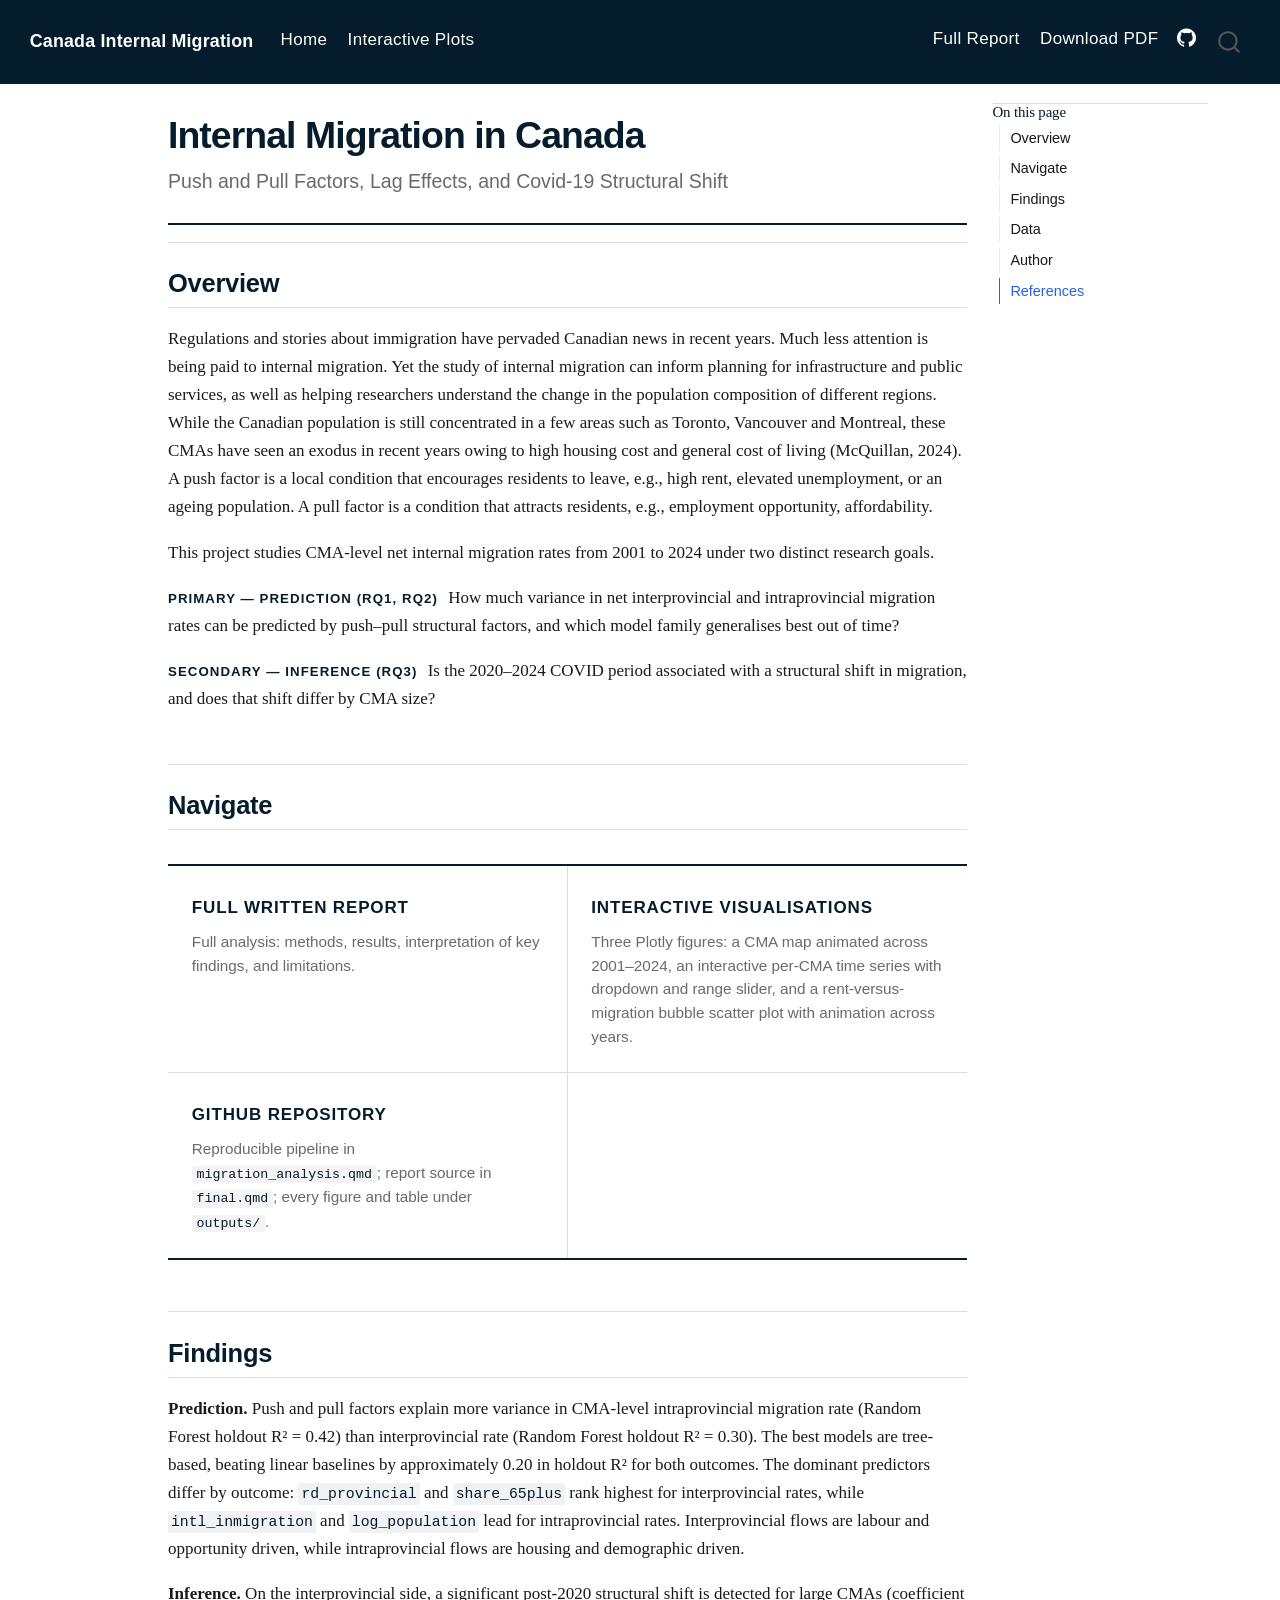
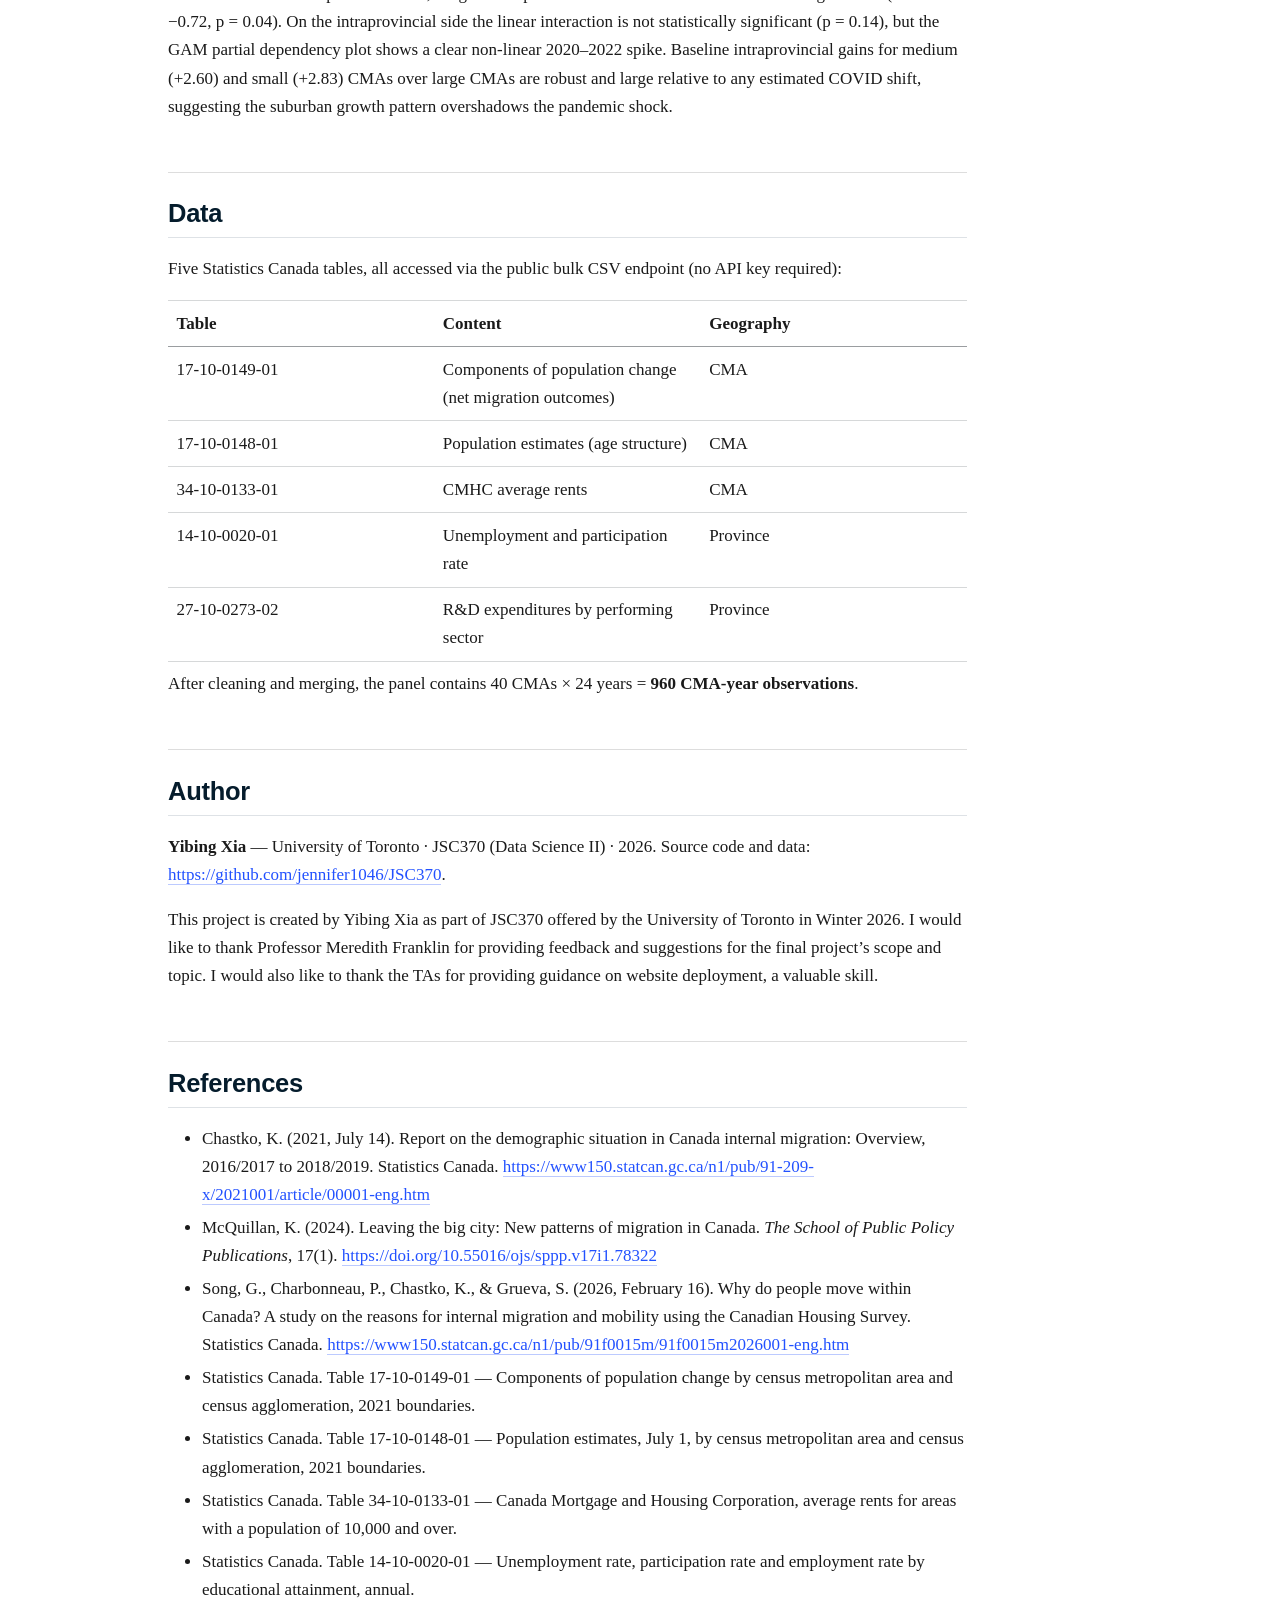
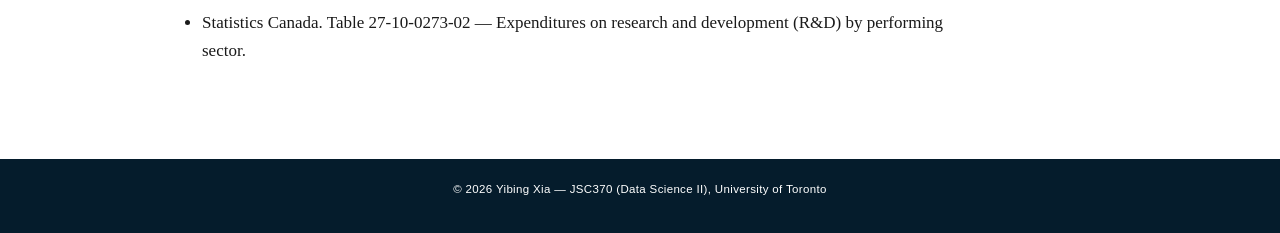
==== commit 884ace47: "Built site for gh-pages" ====
--- a/index.html
+++ b/index.html
@@ -98,15 +98,15 @@
     <a class="nav-link" href="./viz.html"> 
 <span class="menu-text">Interactive Plots</span></a>
   </li>  
-  <li class="nav-item">
-    <a class="nav-link" href="./about.html"> 
-<span class="menu-text">About</span></a>
-  </li>  
 </ul>
             <ul class="navbar-nav navbar-nav-scroll ms-auto">
   <li class="nav-item">
     <a class="nav-link" href="./final.html"> 
 <span class="menu-text">Full Report</span></a>
+  </li>  
+  <li class="nav-item">
+    <a class="nav-link" href="https://github.com/jennifer1046/JSC370/blob/main/JSC370_2026/project/canada_migration/final.pdf"> 
+<span class="menu-text">Download PDF</span></a>
   </li>  
   <li class="nav-item compact">
     <a class="nav-link" href="https://github.com/jennifer1046/JSC370"> <i class="bi bi-github" role="img" aria-label="GitHub repository">
@@ -133,6 +133,8 @@
   <li><a href="#navigate" id="toc-navigate" class="nav-link" data-scroll-target="#navigate">Navigate</a></li>
   <li><a href="#findings" id="toc-findings" class="nav-link" data-scroll-target="#findings">Findings</a></li>
   <li><a href="#data" id="toc-data" class="nav-link" data-scroll-target="#data">Data</a></li>
+  <li><a href="#author" id="toc-author" class="nav-link" data-scroll-target="#author">Author</a></li>
+  <li><a href="#references" id="toc-references" class="nav-link" data-scroll-target="#references">References</a></li>
   </ul>
 </nav>
     </div>
@@ -142,7 +144,7 @@
 <header id="title-block-header" class="quarto-title-block default">
 <div class="quarto-title">
 <h1 class="title">Internal Migration in Canada</h1>
-<p class="subtitle lead">Push–Pull Factors and the COVID-19 Structural Shift</p>
+<p class="subtitle lead">Push and Pull Factors, Lag Effects, and Covid-19 Structural Shift</p>
 </div>
 
 
@@ -161,9 +163,10 @@
 
 <section id="overview" class="level2">
 <h2 class="anchored" data-anchor-id="overview">Overview</h2>
-<p>Internal migration — residents moving between and within Canadian provinces — reshapes local labour markets, housing demand, and public-service planning more immediately than international immigration, yet receives far less attention. This project studies CMA-level net internal migration from 2001 to 2024 under two distinct research goals.</p>
-<p><span class="lead-label">Primary — Prediction (RQ1, RQ2)</span> How much variance in CMA net interprovincial and intraprovincial migration rate (per 1,000 residents) can push–pull structural factors explain, and which model family generalises best out of time?</p>
-<p><span class="lead-label">Secondary — Inference (RQ3)</span> Is the 2020–2024 COVID period associated with a structural shift in migration trend, beyond what push–pull conditions alone predict, and does that shift differ by CMA size?</p>
+<p>Regulations and stories about immigration have pervaded Canadian news in recent years. Much less attention is being paid to internal migration. Yet the study of internal migration can inform planning for infrastructure and public services, as well as helping researchers understand the change in the population composition of different regions. While the Canadian population is still concentrated in a few areas such as Toronto, Vancouver and Montreal, these CMAs have seen an exodus in recent years owing to high housing cost and general cost of living (McQuillan, 2024). A push factor is a local condition that encourages residents to leave, e.g., high rent, elevated unemployment, or an ageing population. A pull factor is a condition that attracts residents, e.g., employment opportunity, affordability.</p>
+<p>This project studies CMA-level net internal migration rates from 2001 to 2024 under two distinct research goals.</p>
+<p><span class="lead-label">Primary — Prediction (RQ1, RQ2)</span> How much variance in net interprovincial and intraprovincial migration rates can be predicted by push–pull structural factors, and which model family generalises best out of time?</p>
+<p><span class="lead-label">Secondary — Inference (RQ3)</span> Is the 2020–2024 COVID period associated with a structural shift in migration, and does that shift differ by CMA size?</p>
 </section>
 <section id="navigate" class="level2">
 <h2 class="anchored" data-anchor-id="navigate">Navigate</h2>
@@ -173,14 +176,14 @@
 Full Written Report
 </div>
 <div class="card-sub">
-Methods, results, and interpretation across roughly six to seven pages with tables and figures.
+Full analysis: methods, results, interpretation of key findings, and limitations.
 </div>
 </a> <a class="card-link" href="viz.html">
 <div class="card-title">
 Interactive Visualisations
 </div>
 <div class="card-sub">
-Three Plotly figures: a CMA bubble map animated across 2001–2024, an interactive per-CMA time series with dropdown and range slider, and a rent-versus-migration bubble scatter with year animation.
+Three Plotly figures: a CMA map animated across 2001–2024, an interactive per-CMA time series with dropdown and range slider, and a rent-versus-migration bubble scatter plot with animation across years.
 </div>
 </a> <a class="card-link" href="https://github.com/jennifer1046/JSC370/tree/main/JSC370_2026/project/canada_migration" target="_blank" rel="noopener">
 <div class="card-title">
@@ -189,32 +192,13 @@
 <div class="card-sub">
 Reproducible pipeline in <code>migration_analysis.qmd</code>; report source in <code>final.qmd</code>; every figure and table under <code>outputs/</code>.
 </div>
-</a> <a class="card-link" href="about.html">
-<div class="card-title">
-About
-</div>
-<div class="card-sub">
-Author, data sources, reproducibility notes, and acknowledgements.
-</div>
-</a><p><a class="card-link" href="about.html"></a></p>
+</a><p><a class="card-link" href="https://github.com/jennifer1046/JSC370/tree/main/JSC370_2026/project/canada_migration" target="_blank" rel="noopener"></a></p>
 </div>
 </section>
 <section id="findings" class="level2">
 <h2 class="anchored" data-anchor-id="findings">Findings</h2>
-<section id="prediction" class="level4">
-<h4 class="anchored" data-anchor-id="prediction">Prediction</h4>
-<ol type="1">
-<li>Tree models substantially outperform linear models for both migration types. Random Forest reaches holdout R² of 0.42 for intraprovincial rate and 0.30 for interprovincial rate; OLS reaches 0.22 and 0.03 respectively — an order-of-magnitude improvement for the interprovincial model and a meaningful gain for the intraprovincial model.</li>
-<li>Intraprovincial migration is substantially more predictable than interprovincial migration. Within-province flows track housing affordability and demographic age structure cleanly; cross-provincial flows depend more on shock-driven opportunities (resource booms, pandemic-era relocation) that structural features approximate less well.</li>
-</ol>
-</section>
-<section id="inference" class="level4">
-<h4 class="anchored" data-anchor-id="inference">Inference</h4>
-<ol start="3" type="1">
-<li>The COVID structural shift is statistically detectable for interprovincial migration — the year-trend coefficient for large CMAs drops by 0.72 per 1,000 per year post-2020 (HC3 p = 0.04). On the intraprovincial side the linear interaction does not reach significance (p = 0.14), but the GAM partial-effect plot shows a pronounced 2020–2022 dip and partial 2023 rebound that a linear specification cannot capture.</li>
-<li>International in-migration is a strongly negative predictor of intraprovincial net flows (HC3 p &lt; 10⁻¹⁸): CMAs receiving more international migrants tend to lose residents to other CMAs in the same province, consistent with a displacement mechanism that warrants follow-up work.</li>
-</ol>
-</section>
+<p><strong>Prediction.</strong> Push and pull factors explain more variance in CMA-level intraprovincial migration rate (Random Forest holdout R² = 0.42) than interprovincial rate (Random Forest holdout R² = 0.30). The best models are tree-based, beating linear baselines by approximately 0.20 in holdout R² for both outcomes. The dominant predictors differ by outcome: <code>rd_provincial</code> and <code>share_65plus</code> rank highest for interprovincial rates, while <code>intl_inmigration</code> and <code>log_population</code> lead for intraprovincial rates. Interprovincial flows are labour and opportunity driven, while intraprovincial flows are housing and demographic driven.</p>
+<p><strong>Inference.</strong> On the interprovincial side, a significant post-2020 structural shift is detected for large CMAs (coefficient −0.72, p = 0.04). On the intraprovincial side the linear interaction is not statistically significant (p = 0.14), but the GAM partial dependency plot shows a clear non-linear 2020–2022 spike. Baseline intraprovincial gains for medium (+2.60) and small (+2.83) CMAs over large CMAs are robust and large relative to any estimated COVID shift, suggesting the suburban growth pattern overshadows the pandemic shock.</p>
 </section>
 <section id="data" class="level2">
 <h2 class="anchored" data-anchor-id="data">Data</h2>
@@ -261,6 +245,24 @@
 </tbody>
 </table>
 <p>After cleaning and merging, the panel contains 40 CMAs × 24 years = <strong>960 CMA-year observations</strong>.</p>
+</section>
+<section id="author" class="level2">
+<h2 class="anchored" data-anchor-id="author">Author</h2>
+<p><strong>Yibing Xia</strong> — University of Toronto · JSC370 (Data Science II) · 2026. Source code and data: <a href="https://github.com/jennifer1046/JSC370" class="uri">https://github.com/jennifer1046/JSC370</a>.</p>
+<p>This project is created by Yibing Xia as part of JSC370 offered by the University of Toronto in Winter 2026. I would like to thank Professor Meredith Franklin for providing feedback and suggestions for the final project’s scope and topic. I would also like to thank the TAs for providing guidance on website deployment, a valuable skill.</p>
+</section>
+<section id="references" class="level2">
+<h2 class="anchored" data-anchor-id="references">References</h2>
+<ul>
+<li>Chastko, K. (2021, July 14). Report on the demographic situation in Canada internal migration: Overview, 2016/2017 to 2018/2019. Statistics Canada. <a href="https://www150.statcan.gc.ca/n1/pub/91-209-x/2021001/article/00001-eng.htm" class="uri">https://www150.statcan.gc.ca/n1/pub/91-209-x/2021001/article/00001-eng.htm</a></li>
+<li>McQuillan, K. (2024). Leaving the big city: New patterns of migration in Canada. <em>The School of Public Policy Publications</em>, 17(1). <a href="https://doi.org/10.55016/ojs/sppp.v17i1.78322" class="uri">https://doi.org/10.55016/ojs/sppp.v17i1.78322</a></li>
+<li>Song, G., Charbonneau, P., Chastko, K., &amp; Grueva, S. (2026, February 16). Why do people move within Canada? A study on the reasons for internal migration and mobility using the Canadian Housing Survey. Statistics Canada. <a href="https://www150.statcan.gc.ca/n1/pub/91f0015m/91f0015m2026001-eng.htm" class="uri">https://www150.statcan.gc.ca/n1/pub/91f0015m/91f0015m2026001-eng.htm</a></li>
+<li>Statistics Canada. Table 17-10-0149-01 — Components of population change by census metropolitan area and census agglomeration, 2021 boundaries.</li>
+<li>Statistics Canada. Table 17-10-0148-01 — Population estimates, July 1, by census metropolitan area and census agglomeration, 2021 boundaries.</li>
+<li>Statistics Canada. Table 34-10-0133-01 — Canada Mortgage and Housing Corporation, average rents for areas with a population of 10,000 and over.</li>
+<li>Statistics Canada. Table 14-10-0020-01 — Unemployment rate, participation rate and employment rate by educational attainment, annual.</li>
+<li>Statistics Canada. Table 27-10-0273-02 — Expenditures on research and development (R&amp;D) by performing sector.</li>
+</ul>
 
 
 </section>
--- a/styles.css
+++ b/styles.css
@@ -136,10 +136,11 @@
   font-family: "Inter", -apple-system, BlinkMacSystemFont, "Helvetica Neue", sans-serif;
 }
 
-/* Navigation grid on the landing page */
+/* Navigation grid on the landing page — always a 2x2 matrix so the four
+   cards render balanced. Collapses to a single column on narrow viewports. */
 .nav-cards {
   display: grid;
-  grid-template-columns: repeat(auto-fit, minmax(240px, 1fr));
+  grid-template-columns: repeat(2, 1fr);
   gap: 0;
   margin: 2rem 0 3rem;
   border-top: 2px solid var(--mk-navy);
@@ -148,17 +149,21 @@
 
 .card-link {
   display: block;
-  padding: 1.5rem 1.25rem 1.4rem;
+  padding: 1.6rem 1.4rem 1.4rem;
+  background: var(--mk-paper);
+  color: var(--mk-body);
+  text-decoration: none;
+  border: none;
+  transition: background 0.15s ease, color 0.15s ease;
+}
+
+/* Interior rules only — container supplies top/bottom edges. */
+.nav-cards > .card-link:nth-child(odd) {
   border-right: 1px solid var(--mk-rule);
-  background: var(--mk-paper);
-  color: var(--mk-body);
-  text-decoration: none;
-  border-bottom: none;
-  transition: background 0.15s ease, color 0.15s ease;
-}
-
-.nav-cards > .card-link:last-child {
-  border-right: none;
+}
+
+.nav-cards > .card-link:nth-child(-n+2) {
+  border-bottom: 1px solid var(--mk-rule);
 }
 
 .card-link:hover {
@@ -402,7 +407,9 @@
   .nav-cards {
     grid-template-columns: 1fr;
   }
-  .card-link {
+  .nav-cards > .card-link,
+  .nav-cards > .card-link:nth-child(odd),
+  .nav-cards > .card-link:nth-child(-n+2) {
     border-right: none;
     border-bottom: 1px solid var(--mk-rule);
   }
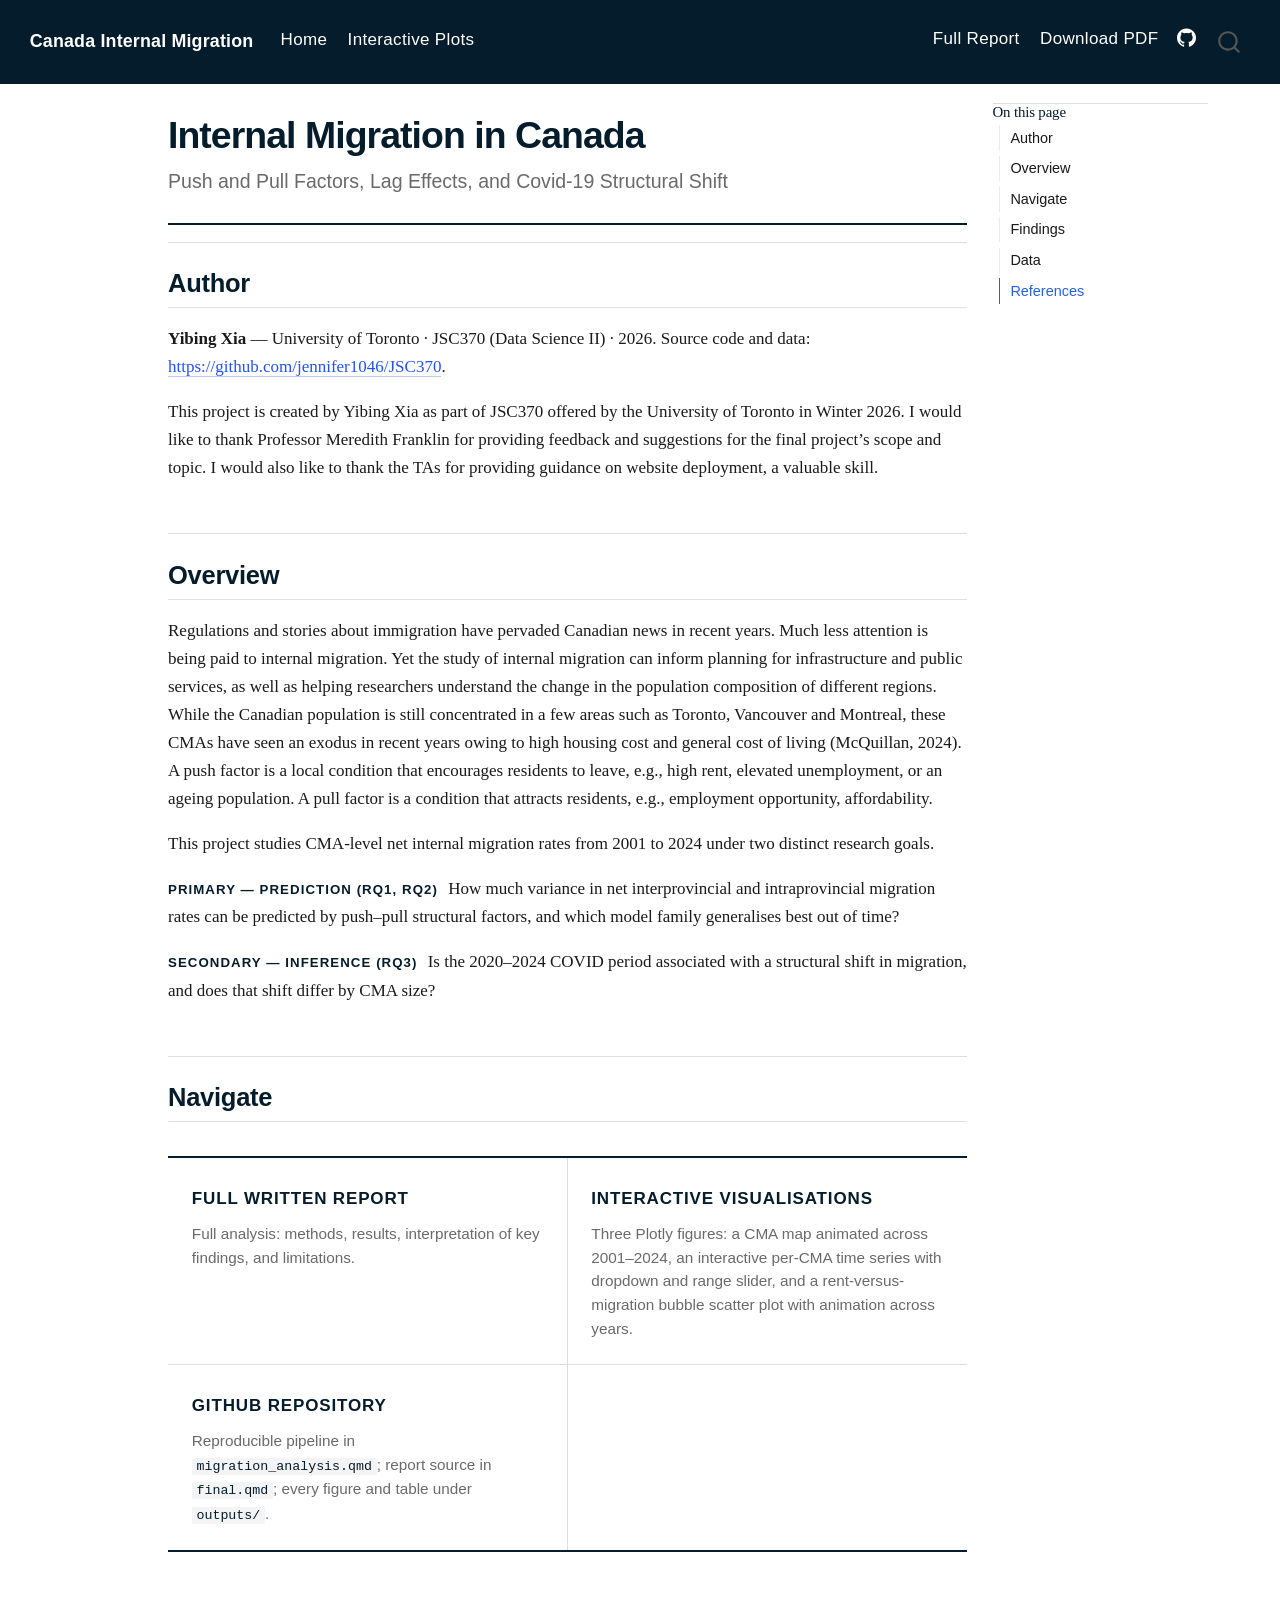
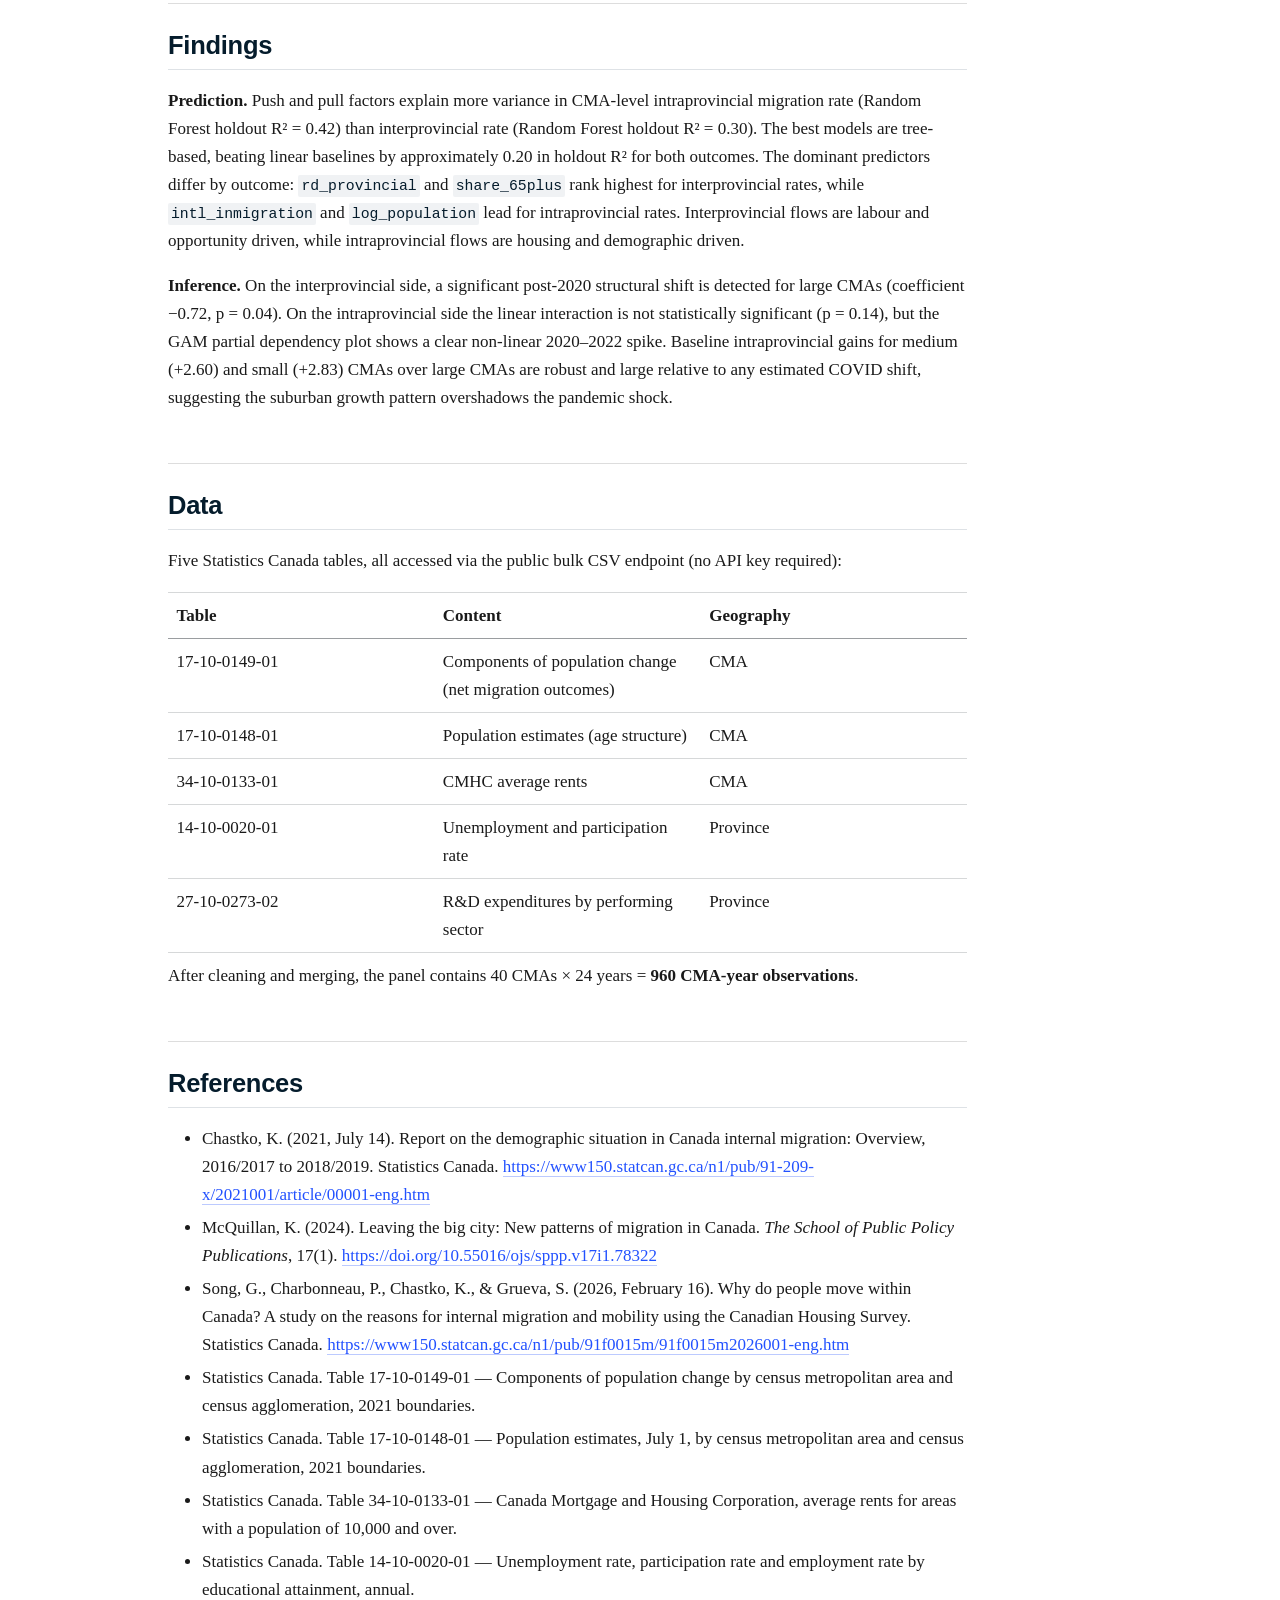
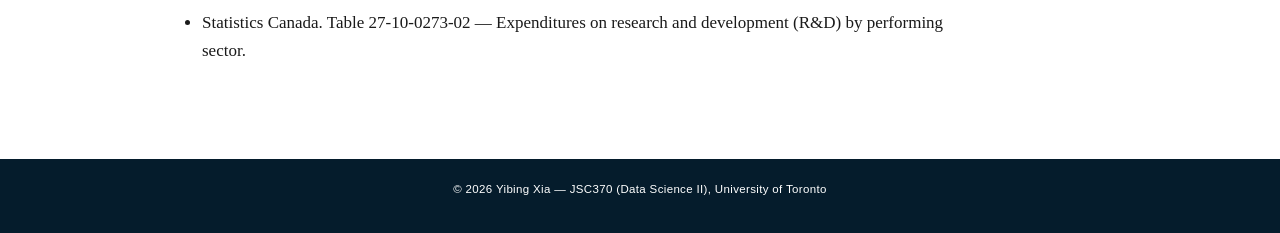
==== commit 63a8342e: "Built site for gh-pages" ====
--- a/index.html
+++ b/index.html
@@ -129,11 +129,11 @@
     <h2 id="toc-title">On this page</h2>
    
   <ul>
-  <li><a href="#overview" id="toc-overview" class="nav-link active" data-scroll-target="#overview">Overview</a></li>
+  <li><a href="#author" id="toc-author" class="nav-link active" data-scroll-target="#author">Author</a></li>
+  <li><a href="#overview" id="toc-overview" class="nav-link" data-scroll-target="#overview">Overview</a></li>
   <li><a href="#navigate" id="toc-navigate" class="nav-link" data-scroll-target="#navigate">Navigate</a></li>
   <li><a href="#findings" id="toc-findings" class="nav-link" data-scroll-target="#findings">Findings</a></li>
   <li><a href="#data" id="toc-data" class="nav-link" data-scroll-target="#data">Data</a></li>
-  <li><a href="#author" id="toc-author" class="nav-link" data-scroll-target="#author">Author</a></li>
   <li><a href="#references" id="toc-references" class="nav-link" data-scroll-target="#references">References</a></li>
   </ul>
 </nav>
@@ -161,6 +161,11 @@
 </header>
 
 
+<section id="author" class="level2">
+<h2 class="anchored" data-anchor-id="author">Author</h2>
+<p><strong>Yibing Xia</strong> — University of Toronto · JSC370 (Data Science II) · 2026. Source code and data: <a href="https://github.com/jennifer1046/JSC370" class="uri">https://github.com/jennifer1046/JSC370</a>.</p>
+<p>This project is created by Yibing Xia as part of JSC370 offered by the University of Toronto in Winter 2026. I would like to thank Professor Meredith Franklin for providing feedback and suggestions for the final project’s scope and topic. I would also like to thank the TAs for providing guidance on website deployment, a valuable skill.</p>
+</section>
 <section id="overview" class="level2">
 <h2 class="anchored" data-anchor-id="overview">Overview</h2>
 <p>Regulations and stories about immigration have pervaded Canadian news in recent years. Much less attention is being paid to internal migration. Yet the study of internal migration can inform planning for infrastructure and public services, as well as helping researchers understand the change in the population composition of different regions. While the Canadian population is still concentrated in a few areas such as Toronto, Vancouver and Montreal, these CMAs have seen an exodus in recent years owing to high housing cost and general cost of living (McQuillan, 2024). A push factor is a local condition that encourages residents to leave, e.g., high rent, elevated unemployment, or an ageing population. A pull factor is a condition that attracts residents, e.g., employment opportunity, affordability.</p>
@@ -246,11 +251,6 @@
 </table>
 <p>After cleaning and merging, the panel contains 40 CMAs × 24 years = <strong>960 CMA-year observations</strong>.</p>
 </section>
-<section id="author" class="level2">
-<h2 class="anchored" data-anchor-id="author">Author</h2>
-<p><strong>Yibing Xia</strong> — University of Toronto · JSC370 (Data Science II) · 2026. Source code and data: <a href="https://github.com/jennifer1046/JSC370" class="uri">https://github.com/jennifer1046/JSC370</a>.</p>
-<p>This project is created by Yibing Xia as part of JSC370 offered by the University of Toronto in Winter 2026. I would like to thank Professor Meredith Franklin for providing feedback and suggestions for the final project’s scope and topic. I would also like to thank the TAs for providing guidance on website deployment, a valuable skill.</p>
-</section>
 <section id="references" class="level2">
 <h2 class="anchored" data-anchor-id="references">References</h2>
 <ul>
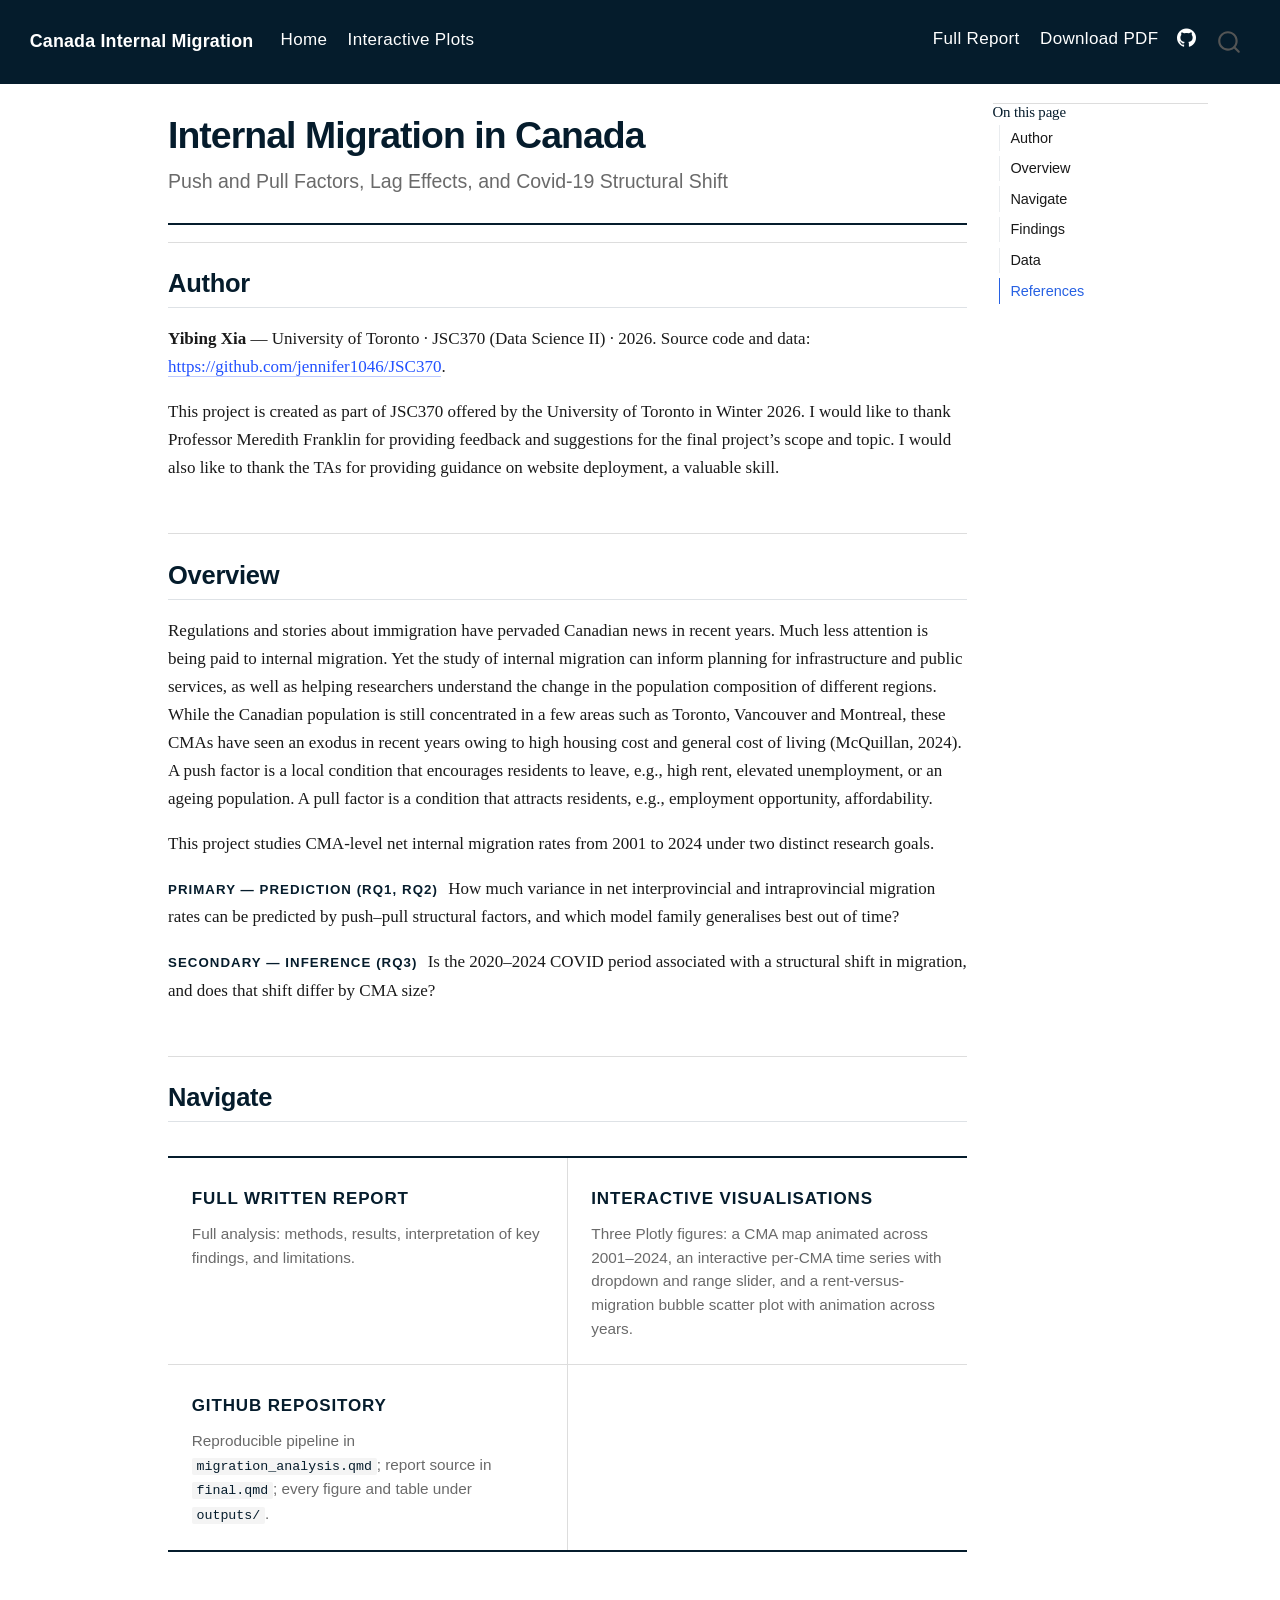
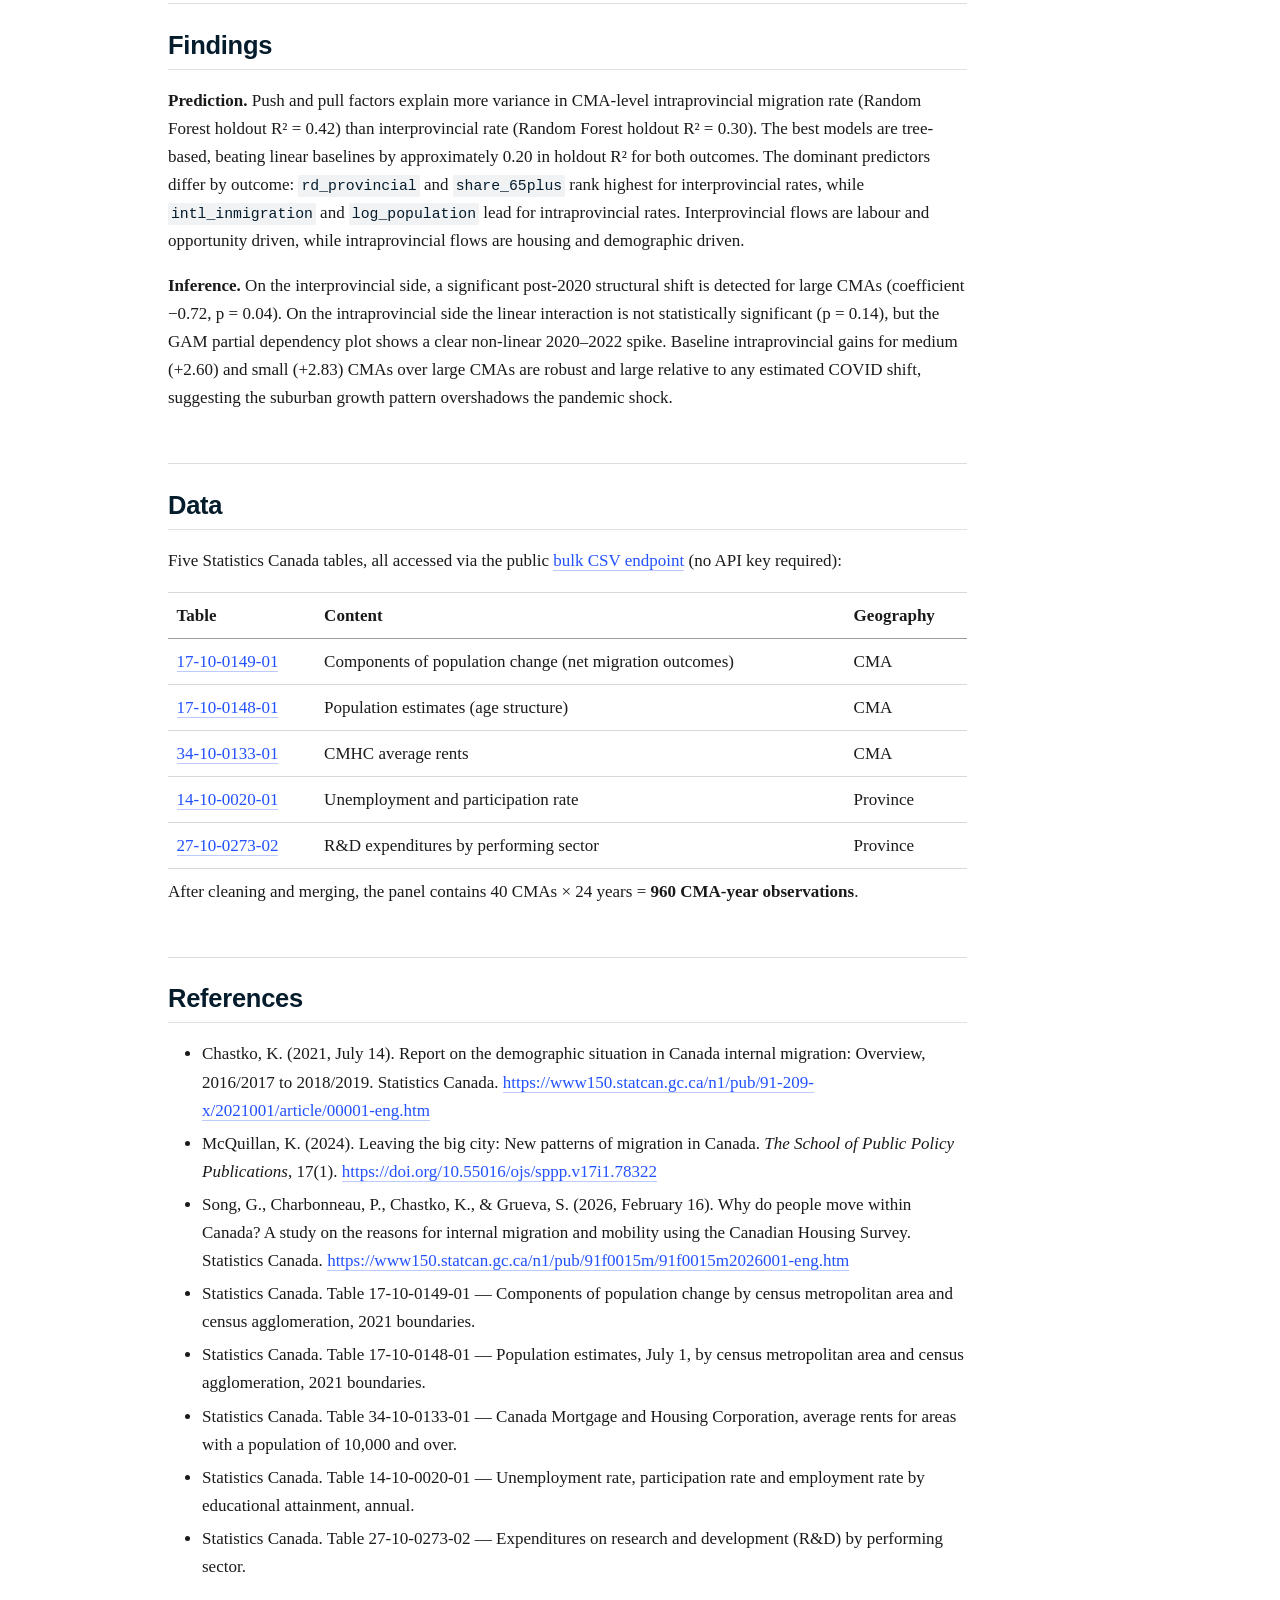
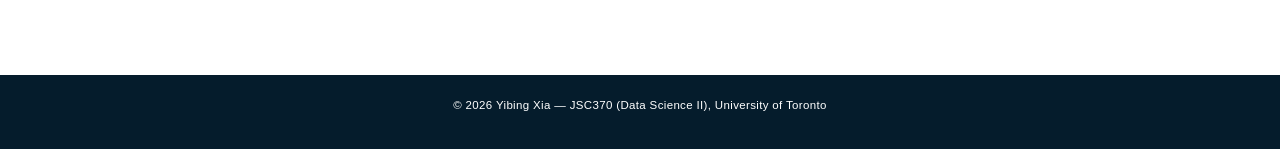
==== commit d8a37a9e: "Built site for gh-pages" ====
--- a/index.html
+++ b/index.html
@@ -164,7 +164,7 @@
 <section id="author" class="level2">
 <h2 class="anchored" data-anchor-id="author">Author</h2>
 <p><strong>Yibing Xia</strong> — University of Toronto · JSC370 (Data Science II) · 2026. Source code and data: <a href="https://github.com/jennifer1046/JSC370" class="uri">https://github.com/jennifer1046/JSC370</a>.</p>
-<p>This project is created by Yibing Xia as part of JSC370 offered by the University of Toronto in Winter 2026. I would like to thank Professor Meredith Franklin for providing feedback and suggestions for the final project’s scope and topic. I would also like to thank the TAs for providing guidance on website deployment, a valuable skill.</p>
+<p>This project is created as part of JSC370 offered by the University of Toronto in Winter 2026. I would like to thank Professor Meredith Franklin for providing feedback and suggestions for the final project’s scope and topic. I would also like to thank the TAs for providing guidance on website deployment, a valuable skill.</p>
 </section>
 <section id="overview" class="level2">
 <h2 class="anchored" data-anchor-id="overview">Overview</h2>
@@ -207,13 +207,8 @@
 </section>
 <section id="data" class="level2">
 <h2 class="anchored" data-anchor-id="data">Data</h2>
-<p>Five Statistics Canada tables, all accessed via the public bulk CSV endpoint (no API key required):</p>
+<p>Five Statistics Canada tables, all accessed via the public <a href="https://www150.statcan.gc.ca/n1/en/type/data">bulk CSV endpoint</a> (no API key required):</p>
 <table class="caption-top table">
-<colgroup>
-<col style="width: 33%">
-<col style="width: 33%">
-<col style="width: 33%">
-</colgroup>
 <thead>
 <tr class="header">
 <th>Table</th>
@@ -223,27 +218,27 @@
 </thead>
 <tbody>
 <tr class="odd">
-<td>17-10-0149-01</td>
+<td><a href="https://www150.statcan.gc.ca/t1/tbl1/en/tv.action?pid=1710014901">17-10-0149-01</a></td>
 <td>Components of population change (net migration outcomes)</td>
 <td>CMA</td>
 </tr>
 <tr class="even">
-<td>17-10-0148-01</td>
+<td><a href="https://www150.statcan.gc.ca/t1/tbl1/en/tv.action?pid=1710014801">17-10-0148-01</a></td>
 <td>Population estimates (age structure)</td>
 <td>CMA</td>
 </tr>
 <tr class="odd">
-<td>34-10-0133-01</td>
+<td><a href="https://www150.statcan.gc.ca/t1/tbl1/en/tv.action?pid=3410013301">34-10-0133-01</a></td>
 <td>CMHC average rents</td>
 <td>CMA</td>
 </tr>
 <tr class="even">
-<td>14-10-0020-01</td>
+<td><a href="https://www150.statcan.gc.ca/t1/tbl1/en/tv.action?pid=1410002001">14-10-0020-01</a></td>
 <td>Unemployment and participation rate</td>
 <td>Province</td>
 </tr>
 <tr class="odd">
-<td>27-10-0273-02</td>
+<td><a href="https://www150.statcan.gc.ca/t1/tbl1/en/tv.action?pid=2710027302">27-10-0273-02</a></td>
 <td>R&amp;D expenditures by performing sector</td>
 <td>Province</td>
 </tr>
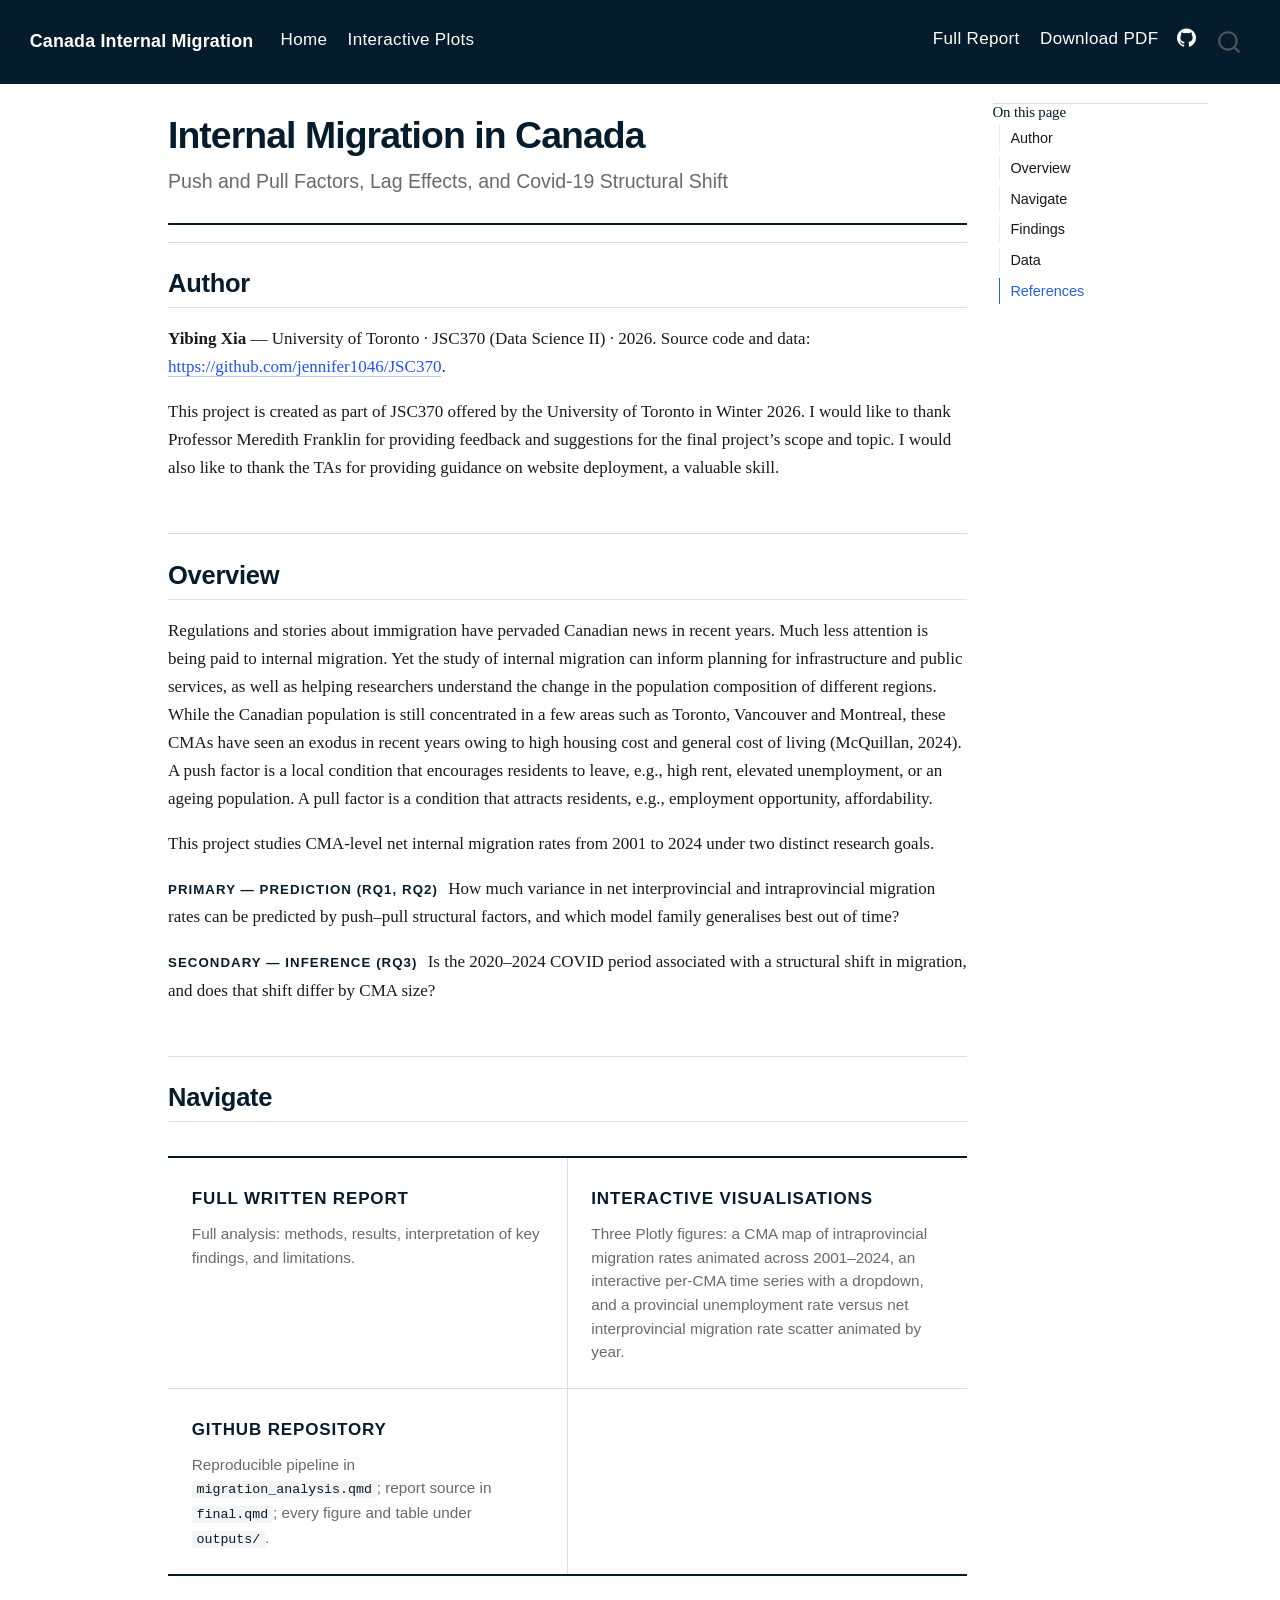
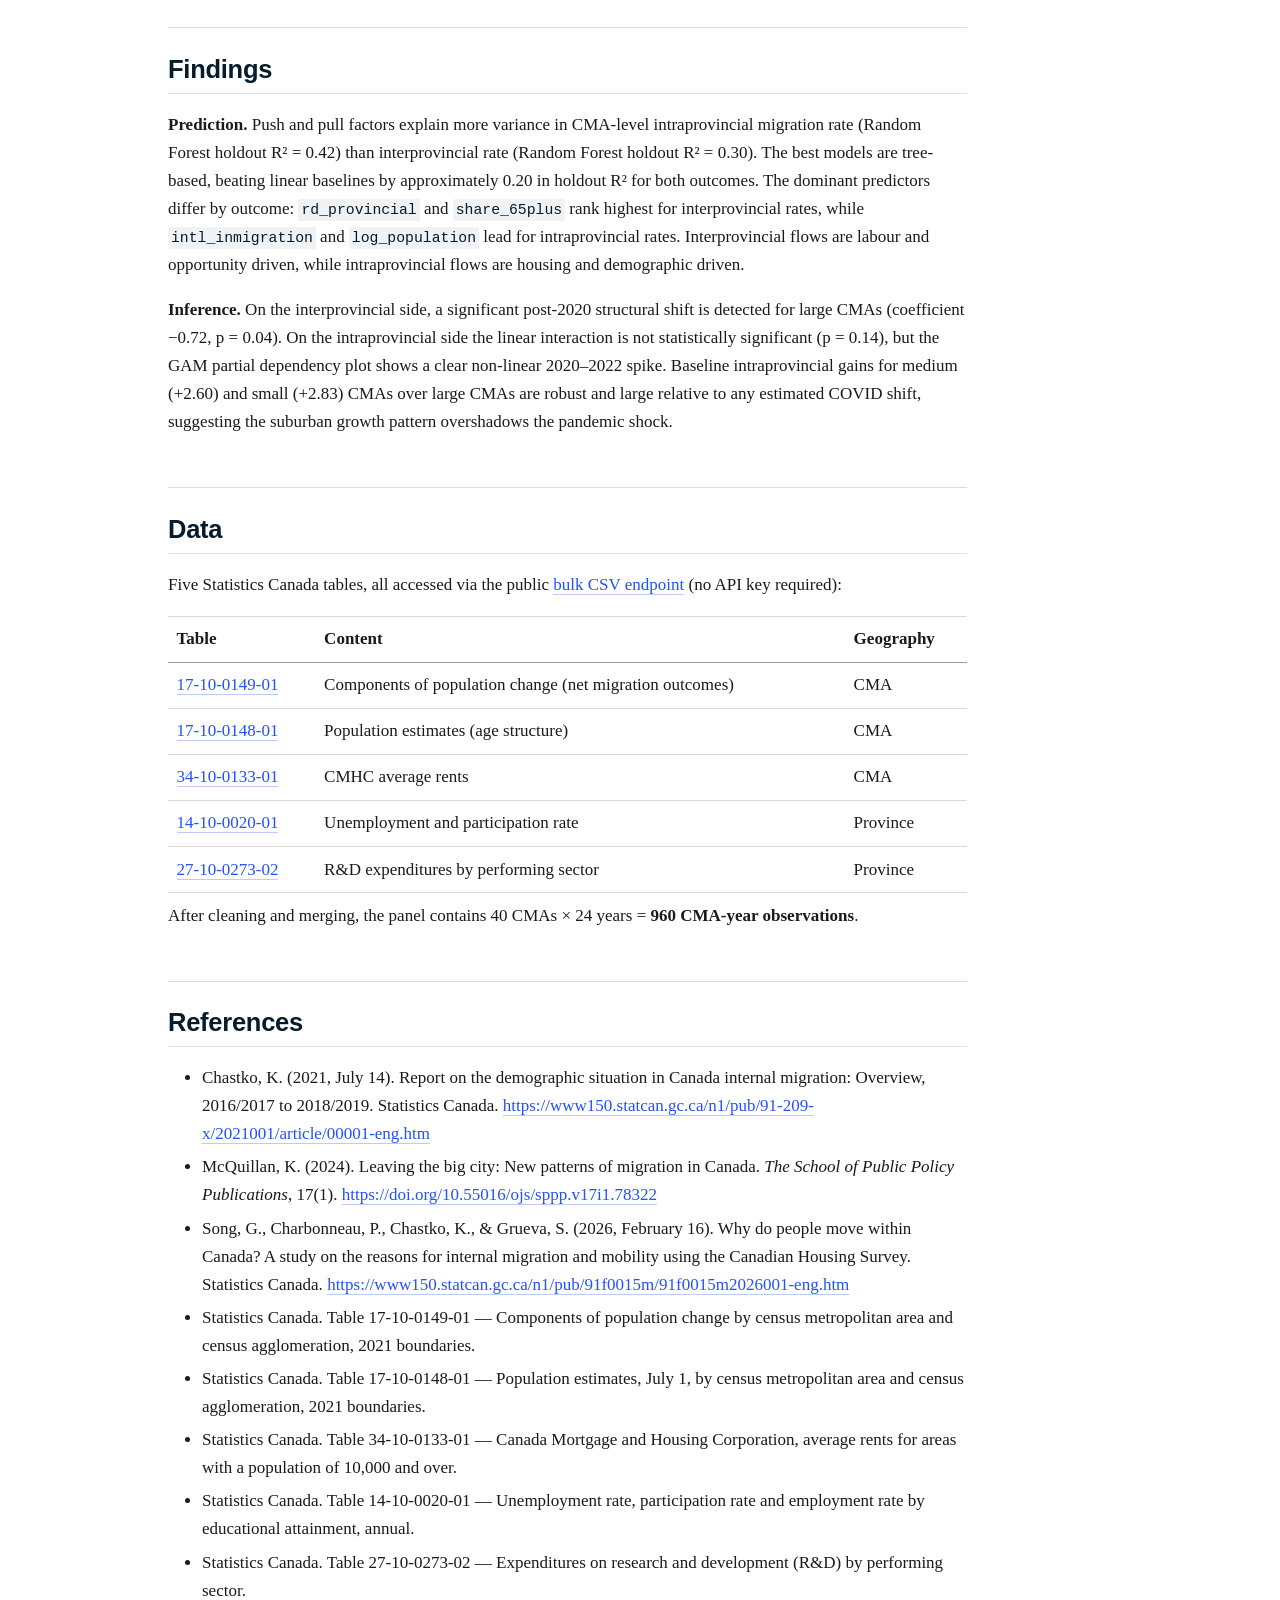
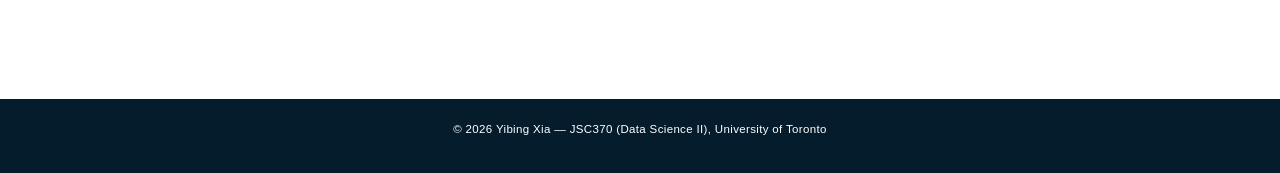
==== commit a53da8e1: "Built site for gh-pages" ====
--- a/index.html
+++ b/index.html
@@ -188,7 +188,7 @@
 Interactive Visualisations
 </div>
 <div class="card-sub">
-Three Plotly figures: a CMA map animated across 2001–2024, an interactive per-CMA time series with dropdown and range slider, and a rent-versus-migration bubble scatter plot with animation across years.
+Three Plotly figures: a CMA map of intraprovincial migration rates animated across 2001–2024, an interactive per-CMA time series with a dropdown, and a provincial unemployment rate versus net interprovincial migration rate scatter animated by year.
 </div>
 </a> <a class="card-link" href="https://github.com/jennifer1046/JSC370/tree/main/JSC370_2026/project/canada_migration" target="_blank" rel="noopener">
 <div class="card-title">
